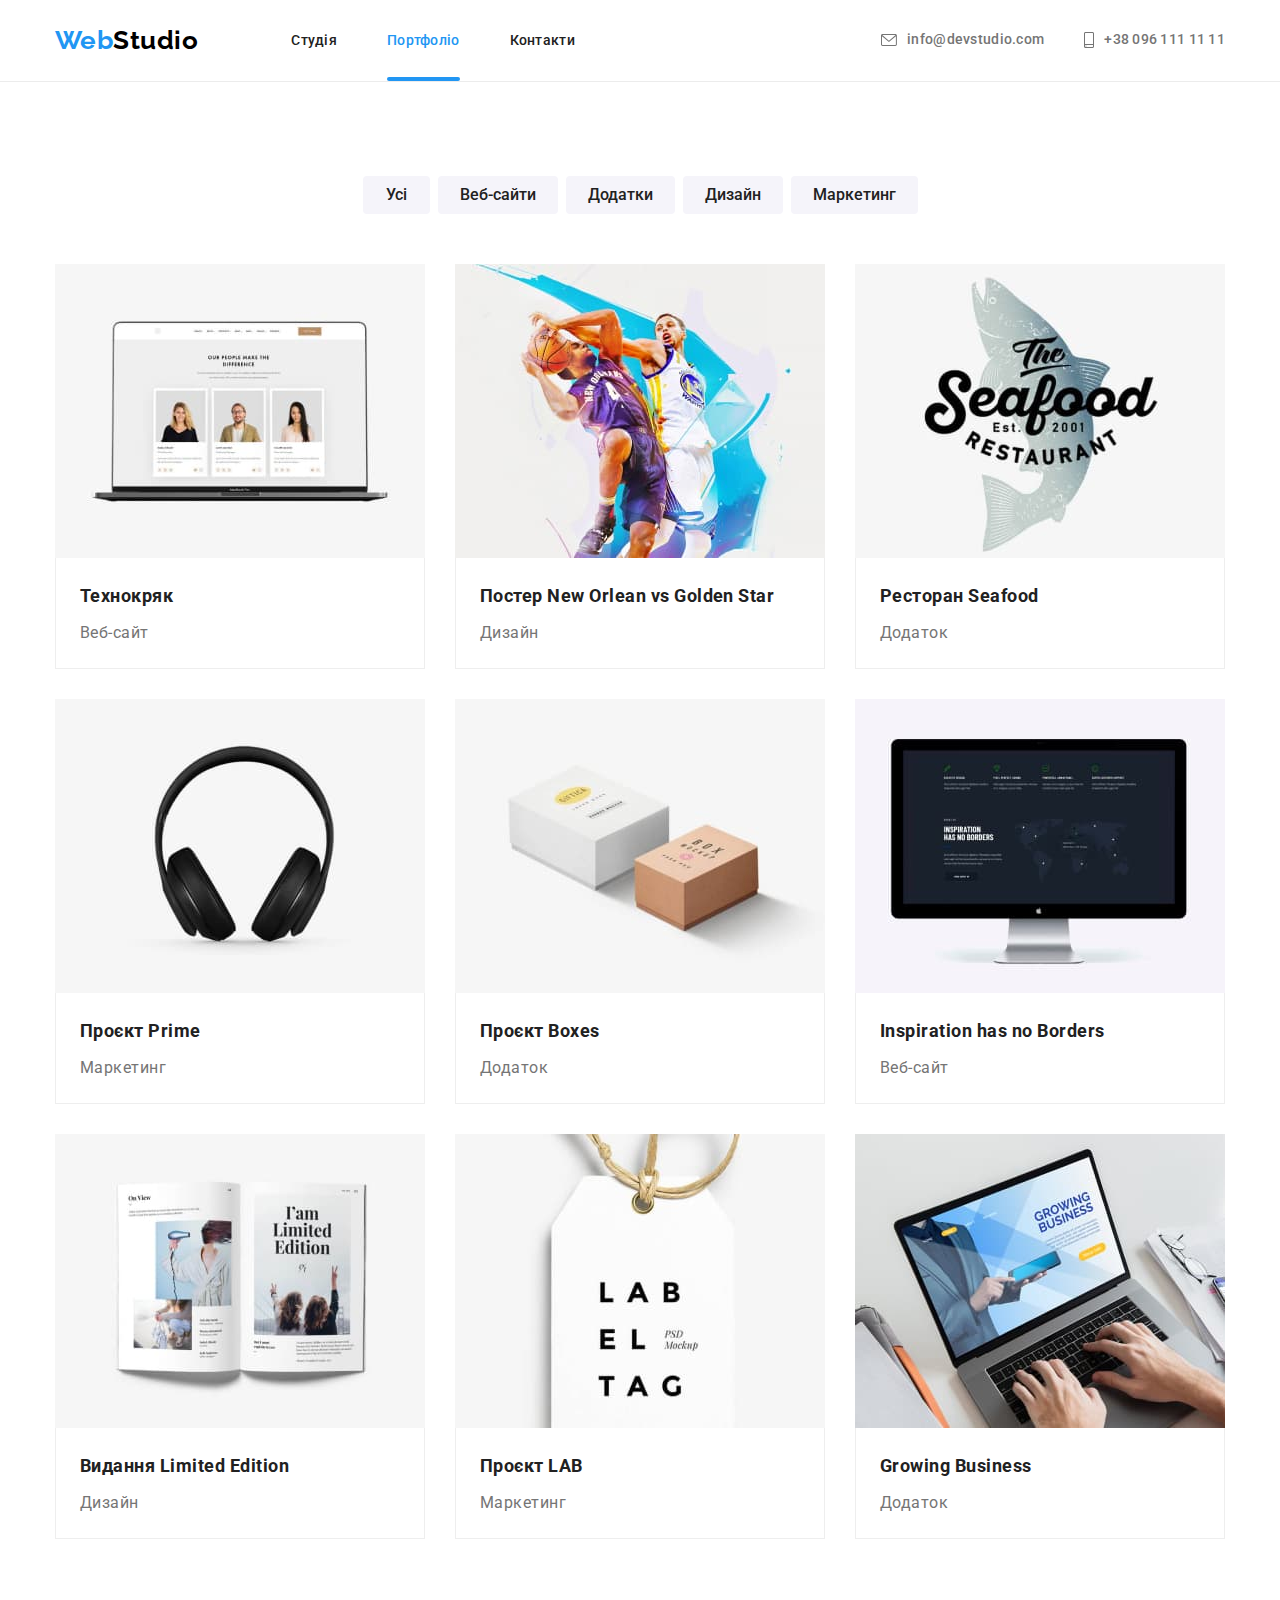
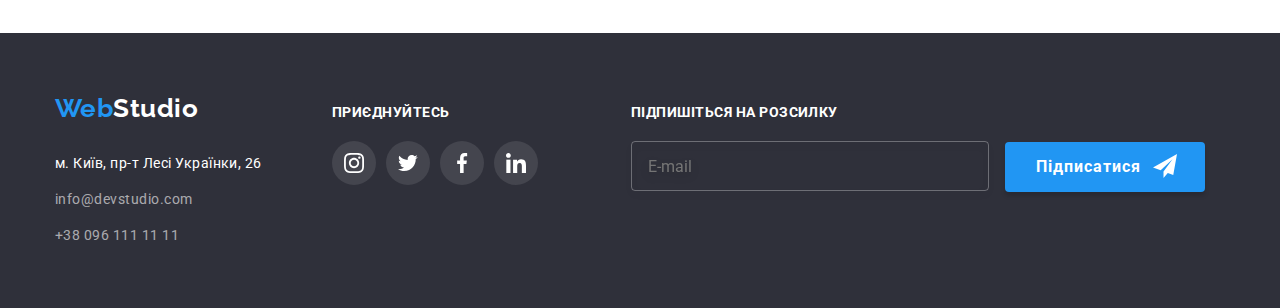
==== portfolio.html @ ebb5742d "Initial commit" ====
<!DOCTYPE html>
<html lang="en">
  <head>
    <meta charset="UTF-8" />
    <meta http-equiv="X-UA-Compatible" content="IE=edge" />
    <meta name="viewport" content="width=device-width, initial-scale=1.0" />
    <title>Portfolio</title>
    <link
      href="https://fonts.googleapis.com/css2?family=Raleway:wght@700&family=Roboto:wght@400;500;700;900&display=swap"
      rel="stylesheet"
    />
    <link
      rel="stylesheet"
      href="https://cdnjs.cloudflare.com/ajax/libs/modern-normalize/1.1.0/modern-normalize.min.css"
    />
    <link rel="stylesheet" href="./CSS/styles.css" />
  </head>
  <body>
    <!--Шапка сайту-->
    <header class="page-header">
      <div class="container main-nav">
        <!-- Навігація -->
        <nav class="header-nav">
          <a href="./index.html" lang="en" class="logo-header"
            ><span class="logo-Web">Web</span>Studio</a
          >
          <ul class="site-nav list">
            <li class="site-nav-item">
              <a href="./index.html" class="link">Студія</a>
            </li>
            <li class="site-nav-item">
              <a href="./portfolio.html" class="link current">Портфоліо</a>
            </li>
            <li class="site-nav-item"><a href="#" class="link">Контакти</a></li>
          </ul>
        </nav>

        <!-- Контакти -->
        <ul class="contacts-nav list">
          <li class="contacts-nav-item">
            <a href="mailto:info@devstudio.com" class="contacts-link link">
              <svg width="16" height="12" class="envelope-svg">
                <use href="./images/icons.svg#icon-envelope-hover"></use>
                >
              </svg>
              info@devstudio.com
            </a>
          </li>
          <li class="contacts-nav-item">
            <a href="tel:+380961111111" class="contacts-link link">
              <svg width="10" height="16" class="smartphone-svg">
                <use href="./images/icons.svg#icon-smartphone"></use>
                >
              </svg>
              +38 096 111 11 11</a
            >
          </li>
        </ul>
      </div>
    </header>

    <main>
      <!--Секція Портфоліо-->
      <section class="section-portfolio">
        <div class="container">
          <h1 class="visually-hidden">Портфоліо</h1>
          <!-- Кнопки -->
          <ul class="list portfolio-btn-list">
            <li class="portfolio-btn-item">
              <button type="button" class="portfolio-btn">Усі</button>
            </li>
            <li class="portfolio-btn-item">
              <button type="button" class="portfolio-btn">Веб-сайти</button>
            </li>
            <li class="portfolio-btn-item">
              <button type="button" class="portfolio-btn">Додатки</button>
            </li>
            <li class="portfolio-btn-item">
              <button type="button" class="portfolio-btn">Дизайн</button>
            </li>
            <li class="portfolio-btn-item">
              <button type="button" class="portfolio-btn">Маркетинг</button>
            </li>
          </ul>
          <!-- Картки -->
          <ul class="portfolio-boxes list">
            <li class="card">
              <a href="#" class="boxes-link">
                <div class="card-overlay-action">
                  <img
                    src="./images/page_design.jpeg"
                    alt="Дизайн веб-сторінки"
                    width="370"
                    class="card-img"
                  />
                  <p class="card-overlay-text">
                    Ресурс пропонує комплексні пропозиції з різним рівнем
                    функціоналу та сервісів. Все це дозволить відвідувачу
                    отримати вичерпні відомості про компанію чи приватну особу.
                  </p>
                </div>
                <div class="card-text">
                  <h2 class="portfolio-title">Технокряк</h2>
                  <p class="portfolio-descr">Веб-сайт</p>
                </div>
              </a>
            </li>
            <li class="card">
              <a href="#" class="boxes-link">
                <div class="card-overlay-action">
                  <img
                    src="./images/basketball.jpeg"
                    alt="Постер з двома баскетболістами"
                    width="370"
                    class="card-img"
                  />
                  <p class="card-overlay-text">
                    Ресурс пропонує комплексні пропозиції з різним рівнем
                    функціоналу та сервісів. Все це дозволить відвідувачу
                    отримати вичерпні відомості про компанію чи приватну особу.
                  </p>
                </div>
                <div class="card-text">
                  <h2 class="portfolio-title">
                    Постер <span lang="en">New Orlean vs Golden Star</span>
                  </h2>
                  <p class="portfolio-descr">Дизайн</p>
                </div>
              </a>
            </li>
            <li class="card">
              <a href="#" class="boxes-link">
                <div class="card-overlay-action">
                  <img
                    src="./images/fish_restaurant.jpeg"
                    alt="Постер рибного ресторану"
                    width="370"
                    class="card-img"
                  />
                  <p class="card-overlay-text">
                    Ресурс пропонує комплексні пропозиції з різним рівнем
                    функціоналу та сервісів. Все це дозволить відвідувачу
                    отримати вичерпні відомості про компанію чи приватну особу.
                  </p>
                </div>
                <div class="card-text">
                  <h2 class="portfolio-title">
                    Ресторан <span lang="en">Seafood</span>
                  </h2>
                  <p class="portfolio-descr">Додаток</p>
                </div>
              </a>
            </li>
            <li class="card">
              <a href="#" class="boxes-link">
                <div class="card-overlay-action">
                  <img
                    src="./images/headphones.jpeg"
                    alt="Навушники"
                    width="370"
                    class="card-img"
                  />
                  <p class="card-overlay-text">
                    Ресурс пропонує комплексні пропозиції з різним рівнем
                    функціоналу та сервісів. Все це дозволить відвідувачу
                    отримати вичерпні відомості про компанію чи приватну особу.
                  </p>
                </div>
                <div class="card-text">
                  <h2 class="portfolio-title">
                    Проєкт <span lang="en">Prime</span>
                  </h2>
                  <p class="portfolio-descr">Маркетинг</p>
                </div>
              </a>
            </li>
            <li class="card">
              <a href="#" class="boxes-link">
                <div class="card-overlay-action">
                  <img
                    src="./images/boxes.jpeg"
                    alt="Коробки"
                    width="370"
                    class="card-img"
                  />
                  <p class="card-overlay-text">
                    Ресурс пропонує комплексні пропозиції з різним рівнем
                    функціоналу та сервісів. Все це дозволить відвідувачу
                    отримати вичерпні відомості про компанію чи приватну особу.
                  </p>
                </div>
                <div class="card-text">
                  <h2 class="portfolio-title">
                    Проєкт <span lang="en">Boxes</span>
                  </h2>
                  <p class="portfolio-descr">Додаток</p>
                </div>
              </a>
            </li>
            <li class="card">
              <a href="#" class="boxes-link">
                <div class="card-overlay-action">
                  <img
                    src="./images/website.jpeg"
                    alt="Веб-сайт"
                    width="370"
                    class="card-img"
                  />
                  <p class="card-overlay-text">
                    Ресурс пропонує комплексні пропозиції з різним рівнем
                    функціоналу та сервісів. Все це дозволить відвідувачу
                    отримати вичерпні відомості про компанію чи приватну особу.
                  </p>
                </div>
                <div class="card-text">
                  <h2 class="portfolio-title" lang="en">
                    Inspiration has no Borders
                  </h2>
                  <p class="portfolio-descr">Веб-сайт</p>
                </div>
              </a>
            </li>
            <li class="card">
              <a href="#" class="boxes-link">
                <div class="card-overlay-action">
                  <img
                    src="./images/publication_design.jpeg"
                    alt="Видання"
                    width="370"
                    class="card-img"
                  />
                  <p class="card-overlay-text">
                    Ресурс пропонує комплексні пропозиції з різним рівнем
                    функціоналу та сервісів. Все це дозволить відвідувачу
                    отримати вичерпні відомості про компанію чи приватну особу.
                  </p>
                </div>
                <div class="card-text">
                  <h2 class="portfolio-title">
                    Видання <span lang="en">Limited Edition</span>
                  </h2>
                  <p class="portfolio-descr">Дизайн</p>
                </div>
              </a>
            </li>
            <li class="card">
              <a href="#" class="boxes-link">
                <div class="card-overlay-action">
                  <img
                    src="./images/label_tag.jpeg"
                    alt="Лейбл тег"
                    width="370"
                    class="card-img"
                  />
                  <p class="card-overlay-text">
                    Ресурс пропонує комплексні пропозиції з різним рівнем
                    функціоналу та сервісів. Все це дозволить відвідувачу
                    отримати вичерпні відомості про компанію чи приватну особу.
                  </p>
                </div>
                <div class="card-text">
                  <h2 class="portfolio-title">
                    Проєкт <span class="en">LAB</span>
                  </h2>
                  <p class="portfolio-descr">Маркетинг</p>
                </div>
              </a>
            </li>
            <li class="card">
              <a href="#" class="boxes-link">
                <div class="card-overlay-action">
                  <img
                    src="./images/web_app.jpeg"
                    alt="Веб-додаток"
                    width="370"
                    class="card-img"
                  />
                  <p class="card-overlay-text">
                    Ресурс пропонує комплексні пропозиції з різним рівнем
                    функціоналу та сервісів. Все це дозволить відвідувачу
                    отримати вичерпні відомості про компанію чи приватну особу.
                  </p>
                </div>
                <div class="card-text">
                  <h2 class="portfolio-title" lang="en">Growing Business</h2>
                  <p class="portfolio-descr">Додаток</p>
                </div>
              </a>
            </li>
          </ul>
        </div>
      </section>
    </main>

    <!--ФУТЕР-->
    <footer class="section-footer">
      <div class="container footer">
        <div class="footer-address">
          <a href="./index.html" lang="en" class="logo-footer">
            <span class="logo-Web">Web</span
            ><span class="logo-studio">Studio</span>
          </a>
          <!-- Футер адреса -->
          <address>
            <ul class="address list">
              <li class="list-address">
                <a
                  href="https://goo.gl/maps/CPtrU1FHBa2aNyZL9"
                  target="_blank"
                  rel="noopener noreferrer nofollow"
                  class="address-map"
                  >м. Київ, пр-т Лесі Українки, 26
                </a>
              </li>
              <li class="list-address">
                <a href="mailto:info@devstudio.com" class="address-contacts">
                  info@devstudio.com
                </a>
              </li>
              <li class="list-address">
                <a href="tel:+380961111111" class="address-contacts">
                  +38 096 111 11 11
                </a>
              </li>
            </ul>
          </address>
        </div>

        <!-- Футер соцмережі -->
        <div class="footer-social">
          <h3 class="footer-title">приєднуйтесь</h3>
          <ul class="footer-list list">
            <li class="footer-list-item">
              <a
                href="#"
                target="_blank"
                rel="noreferrer noopener"
                class="footer-link"
              >
                <svg class="footer-icon" width="20" height="20">
                  <use href="./images/icons.svg#icon-instagram"></use>
                </svg>
              </a>
            </li>
            <li class="footer-list-item">
              <a
                href="#"
                target="_blank"
                rel="noreferrer noopener"
                class="footer-link"
              >
                <svg class="footer-icon" width="20" height="20">
                  <use href="./images/icons.svg#icon-twitter"></use>
                </svg>
              </a>
            </li>
            <li class="footer-list-item">
              <a
                href="#"
                target="_blank"
                rel="noreferrer noopener"
                class="footer-link"
              >
                <svg class="footer-icon" width="20" height="20">
                  <use href="./images/icons.svg#icon-facebook"></use>
                </svg>
              </a>
            </li>
            <li class="footer-list-item">
              <a
                href="#"
                target="_blank"
                rel="noreferrer noopener"
                class="footer-link"
              >
                <svg class="footer-icon" width="20" height="20">
                  <use href="./images/icons.svg#icon-linkedin"></use>
                </svg>
              </a>
            </li>
          </ul>
        </div>
        <!-- Футер підписка -->
        <div class="footer-subscription">
          <b class="footer-title">Підпишіться на розсилку</b>
          <form class="footer-form">
            <label for="email" class="form-email"></label>
            <input
              type="email"
              name="email"
              placeholder="E-mail"
              id="email"
              class="form-input"
            />
            <button type="submit" class="footer-btn">
              Підписатися
              <svg>
                <use href="./images/icons.svg#icon-icon"></use>
              </svg>
            </button>
          </form>
        </div>
      </div>
    </footer>
  </body>
</html>
---- CSS/styles.css ----
/* колір основного тексту #757575 */
/* колір тексту заголовків #212121 */

/* білий #FFFFFF */
/* акцент  #2196F3 */

/* колір в футері rgba(255, 255, 255, 0.6);*/
/* активна кнопка герой #188CE8 */
/* основний бекграунд #F5F5F5 */
/* вторичний бекграунд #F5F4FA */

/* футер і герой #2F303A */
/* бекграунд в герой #C4C4C4 */
/* бекграунд соцмереж в футері rgba(255, 255, 255, 0.1);*/

/* backdrop: rgba(0, 0, 0, 0.2); */

/* час переходу для ховер і фокус 250ms */
/* cubic-bezier для ховер і фокус (0.4, 0, 0.2, 1) */

:root {
  --primary-text-color: #757575;
  --title-text-color: #212121;
  --accent-color: #2196f3;
  --white-color: #ffffff;
  --black-color: #000000;
  --address-color: rgba(255, 255, 255, 0.6);
  --secondary-bg-color: #f5f4fa;
  --hero-and-footer-bg: #2f303a;
  --btn-active: #188ce8;
  --link-bc--: #afb1b8;
  --socials-footer-bg: rgba(255, 255, 255, 0.1);
  --hero-bg: #c4c4c4;
  --backdrop: rgba(0, 0, 0, 0.2);

  --transition-time-hover-focus: 250ms;
}

body {
  margin: 0;

  font-family: Roboto, system-ui;
  font-style: normal;
  font-weight: 400;
  letter-spacing: 0.03em;

  color: var(--primary-text-color);
}
img {
  display: block;
  max-width: 100%;
  height: auto;
}

a {
  text-decoration: none;
  color: inherit;
}

.list {
  padding: 0;
  margin: 0;

  list-style: none;
}

.container {
  margin-bottom: 0;
  margin-left: auto;
  margin-right: auto;
  width: 1200px;
  padding-left: 15px;
  padding-right: 15px;
}

h1,
h2,
h3,
p {
  margin-top: 0;
}

/*  ---------- Лого ----------  */
.logo-header {
  margin-right: 93px;
  padding: 25px 0;

  font-family: Raleway, sans-serif;
  font-weight: 700;
  font-size: 26px;
  line-height: 1.19;
  color: var(--black-color);
}
.logo-Web {
  color: var(--accent-color);
}
.logo-studio {
  color: var(--white-color);
}

.visually-hidden {
  position: absolute;
  white-space: nowrap;
  width: 1px;
  height: 1px;
  overflow: hidden;
  border: 0;
  padding: 0;
  clip: rect(0 0 0 0);
  clip-path: inset(50%);
  margin: -1px;
}

/*  ---------- Шапка сайту ---------- */
.page-header {
  border-bottom: 1px solid #ececec;
}
.main-nav {
  display: flex;
  margin-top: 0;
  margin-bottom: 0;
}

.header-nav {
  display: flex;
  align-items: center;
}

.link {
  padding: 32px 0;
}

/*  ---------- Сайт навігація ----------  */
.site-nav {
  display: flex;
}

.site-nav-item:not(:last-child) {
  margin-right: 50px;
}

.site-nav .link {
  position: relative;

  font-weight: 500;
  font-size: 14px;
  line-height: 1.14;
  letter-spacing: 0.02em;
  color: var(--title-text-color);

  transition: color var(--transition-time-hover-focus)
    cubic-bezier(0.4, 0, 0.2, 1);
}

.site-nav .link.current::after {
  content: "";
  position: absolute;

  display: block;
  width: 100%;
  height: 4px;
  border-radius: 2px;
  bottom: -1px;

  background-color: var(--accent-color);
}

.site-nav .link:hover,
.site-nav .link:focus {
  color: var(--accent-color);
}

.site-nav .link.current {
  color: var(--accent-color);
}
.contacts-nav {
  position: relative;
}

/*  ---------- Контакти навігація ----------  */

.contacts-nav {
  display: flex;
  align-items: center;
  margin-left: auto;
}

.contacts-nav-item:not(:last-child) {
  margin-right: 40px;
}

.contacts-nav .link {
  color: var(--primary-text-color);
  font-weight: 500;
  font-size: 14px;
  line-height: 1.14;
  letter-spacing: 0.02em;

  transition: color var(--transition-time-hover-focus)
    cubic-bezier(0.4, 0, 0.2, 1);
}

.contacts-nav .link:hover,
.contacts-nav .link:focus {
  color: var(--accent-color);
}

.contacts-link {
  display: inline-flex;
  align-items: center;
  font-weight: 500;
  letter-spacing: 0.02em;
  color: var(--secondary-text-color);
  padding-top: 32px;
  padding-bottom: 32px;
  fill: currentColor;
}
.contacts-link:hover,
.contacts-link:focus {
  color: var(--accent-color);
}
.envelope-svg {
  margin-right: 10px;
  width: 16px;
  height: 12px;
}
.smartphone-svg {
  margin-right: 10px;
  width: 10px;
  height: 16px;
}
/* ---------- hero ---------- */

.hero {
  padding: 200px;
  max-width: 1600px;
  margin-right: auto;
  margin-left: auto;

  background-color: var(--hero-bg);

  text-align: center;

  background-image: linear-gradient(
      to top,
      rgba(47, 48, 58, 0.4),
      rgba(47, 48, 58, 0.4)
    ),
    url(../images/hero-bg.jpeg);
  background-repeat: no-repeat;
  background-position: center;
  background-size: cover;
}
.hero-title {
  margin-bottom: 30px;
  margin: auto;

  max-width: 696px;
  font-weight: 900;
  font-size: 44px;
  line-height: 1.36;
  text-align: center;
  letter-spacing: 0.06em;
  text-transform: uppercase;

  color: var(--white-color);
}
.hero-btn {
  margin-top: 30px;
  border-radius: 4px;
  padding: 10px 24px;
  min-width: 67px;

  font-family: Roboto, system-ui;
  font-weight: 700;
  font-size: 16px;
  line-height: 1.88;
  letter-spacing: 0.06em;
  cursor: pointer;

  transition: background-color var(--transition-time-hover-focus)
    cubic-bezier(0.4, 0, 0.2, 1);

  border: 0;
  border-radius: 4px;
  box-shadow: 0px 4px 4px rgba(0, 0, 0, 0.15);

  color: var(--white-color);
  background-color: var(--accent-color);
}
.hero-btn:hover,
.hero-btn:focus {
  background-color: var(--btn-active);
}

.btn-close {
  position: absolute;
  top: 8px;
  right: 8px;
  width: 30px;
  height: 30px;

  padding: 6px;

  border: 1px solid rgba(0, 0, 0, 0.1);
  border-radius: 50%;
  cursor: pointer;

  background-color: var(--white-color);
  fill: var(--black-color);
}

.btn-close:hover,
.btn-close:focus {
  fill: var(--accent-color);
}

.btn-close-svg {
  position: absolute;
  width: 18px;
  height: 18px;
  top: 50%;
  transform: translate(-50%, -50%);
}

.backdrop {
  position: fixed;
  top: 0;
  left: 0;

  width: 100%;
  height: 100%;

  opacity: 1;
  transition: visibility 250ms cubic-bezier(0.4, 0, 0.2, 1),
    opacity 250ms cubic-bezier(0.4, 0, 0.2, 1);
  visibility: visible;

  background-color: var(--backdrop);
}
.backdrop.is-hidden {
  visibility: hidden;
  opacity: 0;
  pointer-events: none;
}
.backdrop.is-hidden .modal {
  transform: translate(-50%, -50%) scale(0.9);
}
.modal {
  position: absolute;
  top: 50%;
  left: 50%;
  transform: translate(-50%, -50%) scale(1);

  transition: transform 250ms cubic-bezier(0.4, 0, 0.2, 1);
  min-width: 528px;
  min-height: 581px;

  padding: 40px;

  background: var(--white-color);
}

.form-title {
  display: inline-block;
  margin-bottom: 12px;
  font-weight: 700;
  font-size: 20px;
  line-height: 1.15;
  text-align: center;
  letter-spacing: 0.03em;

  color: #212121;
}

.request-form {
  display: flex;
  flex-direction: column;

  align-items: flex-start;
}

.form-subtitle {
  margin-bottom: 4px;
  font-size: 12px;
  line-height: 1.17;
  letter-spacing: 0.01em;
}

.form-area {
  width: 448px;
  height: 40px;

  padding-left: 42px;

  border: 1px solid rgba(33, 33, 33, 0.2);
  border-radius: 4px;

  cursor: pointer;
}

.form-field:focus-within > .form-area,
.form-field:focus-within > .form-svg,
.form-field-comment:focus-within > .form-comment {
  fill: var(--accent-color);
  outline: none;

  border-color: var(--accent-color);
}

.form-field {
  position: relative;

  display: flex;
  flex-direction: column;
  align-items: flex-start;

  margin-bottom: 10px;
}

.form-svg {
  position: absolute;

  top: 50%;
  left: 15px;

  width: 18px;
  height: 18px;
}
.form-field-comment {
  display: flex;
  flex-direction: column;
  align-items: flex-start;

  margin-bottom: 20px;
}
.form-comment {
  resize: none;
  width: 448px;
  height: 120px;

  padding: 12px 16px;

  border: 1px solid rgba(33, 33, 33, 0.2);
  border-radius: 4px;
}

.form-comment::placeholder {
  font-size: 12px;
  line-height: 1.17;
  letter-spacing: 0.01em;
  color: rgba(117, 117, 117, 0.5);
}
.form-field-consent {
  display: flex;
  justify-content: center;
  align-items: center;

  margin-left: auto;
  margin-right: auto;

  margin-bottom: 30px;
}

.form-consent input[type="checkbox"] {
  cursor: pointer;
}
.consent-text {
  display: flex;
  justify-content: center;
  align-items: center;

  font-size: 14px;
  line-height: 1.71;
}

.form-field-consent a {
  text-decoration: underline;
  cursor: pointer;

  color: var(--accent-color);
}

.checkbox {
  position: absolute;
  white-space: nowrap;
  width: 1px;
  height: 1px;
  overflow: hidden;
  border: 0;
  padding: 0;
  clip: rect(0 0 0 0);
  clip-path: inset(50%);
  margin: -1px;
}
.checkbox-svg {
  width: 16px;
  height: 15px;
  fill: var(--primary-white-color);
  border: 2px solid var(--primary-text-color);
  border-radius: 2px;

  transition: background-color 250ms cubic-bezier(0.4, 0, 0.2, 1);
}

.checkbox-svg {
  width: 16px;
  height: 15px;
  margin-right: 8.38px;

  border: 2px solid #212121;
  border-radius: 4px;

  fill: var(--white-color);
  transition: background-color 250ms cubic-bezier(0.4, 0, 0.2, 1);
}
.checkbox:checked + .checkbox-svg {
  background-color: var(--accent-color);
  border-color: var(--accent-color);
}

.form-btn {
  padding: 10px 52px;
  min-width: 200px;
  min-height: 50px;

  margin-left: auto;
  margin-right: auto;

  justify-content: center;
  align-items: center;

  font-weight: 700;
  font-size: 16px;
  line-height: 1.88;
  letter-spacing: 0.06em;
  cursor: pointer;

  transition: background-color var(--transition-time-hover-focus)
    cubic-bezier(0.4, 0, 0.2, 1);

  border: 0;
  border-radius: 4px;
  box-shadow: 0px 4px 4px rgba(0, 0, 0, 0.15);

  color: var(--white-color);
  background-color: var(--accent-color);
}

.form-btn:hover,
.form-btn:focus {
  background-color: var(--btn-active);
}

/*  ---------- Наші переваги ----------  */
.section-features {
  padding: 94px 0px;
}
.features {
  display: flex;
}

.features-items:not(:last-child) {
  margin-right: 30px;
}
.features-items {
  width: 270px;
  margin-left: 0;
}

.features-title {
  margin-bottom: 10px;

  color: var(--title-text-color);
  font-weight: 700;
  font-size: 14px;
  line-height: 1.14;
  text-transform: uppercase;
}

.features-descr {
  margin-bottom: 0;

  font-size: 14px;
  line-height: 1.71;
}

.box::before {
  content: "";
  display: block;

  width: 270px;
  height: 120px;
  margin-bottom: 30px;
  background-color: var(--secondary-bg-color);
  border-radius: 4px;

  background-repeat: no-repeat;
  background-position: center;
}

.antenna-icon::before {
  background-image: url(../images/antenna.svg);
}

.clock-icon::before {
  background-image: url(../images/clock.svg);
}

.diagram-icon::before {
  background-image: url(../images/diagram.svg);
}

.astronaut-icon::before {
  background-image: url(../images/astronaut.svg);
}
/*  ---------- Чим ми займаємося ---------- */

.section-actions {
  padding-bottom: 94px;
}
.actions {
  display: flex;
}
.img-actions:not(:last-child) {
  margin-right: 30px;
}

.section-title {
  margin-bottom: 50px;

  color: var(--title-text-color);
  font-weight: 700;
  font-size: 36px;
  line-height: 1.17;
  text-align: center;
}

.img-actions {
  position: relative;
}

.actions-descr {
  position: absolute;
  bottom: 0px;
  left: 0;

  display: flex;
  margin: 0;

  width: 100%;
  height: 70px;

  font-weight: 700;
  font-size: 14px;
  line-height: 1.14;
  text-transform: uppercase;

  justify-content: center;
  align-items: center;

  color: var(--white-color);
  background-color: rgba(47, 48, 58, 0.8);
}
/* ----------  Наша команда  ---------- */
.section-team {
  padding: 94px 0;
}

.team {
  display: flex;
}

.section-team {
  background-color: var(--secondary-bg-color);
}

.section-team .container {
  margin-bottom: 0;
}

.team-title {
  margin-bottom: 50px;
}
.team-text {
  padding: 30px 0;
}
.team-title {
  margin-bottom: 10px;

  color: var(--title-text-color);
  font-weight: 500;
  font-size: 16px;
  line-height: 1.19;
  text-align: center;
}

.team-descr {
  margin-top: 0;
  margin-bottom: 0;

  font-size: 16px;
  line-height: 1.19;
  text-align: center;
}

.team-item {
  background-color: var(--white-color);
  box-shadow: 0px 1px 3px rgba(0, 0, 0, 0.12), 0px 1px 1px rgba(0, 0, 0, 0.14),
    0px 2px 1px rgba(0, 0, 0, 0.2);
  border-radius: 0px 0px 4px 4px;
}
.team-item:not(:last-child) {
  margin-right: 30px;
}

.team-list {
  display: flex;
  padding: 0px;
  align-items: center;
  justify-content: center;
  gap: 10px;
  margin-top: 16px;
}

.team-list-item {
  border-radius: 50%;
  border-color: var(--accent-color);
  flex-basis: calc ((100% - 3 * 10px) / 4);
}

.team-link {
  padding: 0px;
  margin: 0px;
  display: flex;
  align-items: center;
  justify-content: center;
  width: 44px;
  height: 44px;
  border-radius: 50%;

  transition: fill var(--transition-time-hover-focus)
      cubic-bezier(0.4, 0, 0.2, 1),
    background-color var(--transition-time-hover-focus)
      cubic-bezier(0.4, 0, 0.2, 1);

  fill: var(--link-bc--);
}
.team-link:hover,
.team-link:focus {
  fill: var(--white-color);
  background-color: var(--accent-color);
}

/*  ---------- ПОРТФОЛІО  ---------- */

/*  ------ кнопка  ------ */

.section-portfolio {
  padding: 94px 0px 94px;
}
.portfolio-btn-list {
  display: flex;
  margin-bottom: 50px;
  justify-content: center;
}

.portfolio-btn-item:not(:last-child) {
  margin-right: 8px;
}

.portfolio-btn {
  color: var(--title-text-color);
  background-color: var(--secondary-bg-color);
  font-family: Roboto, system-ui;
  font-weight: 500;
  font-size: 16px;
  line-height: 1.62;
  cursor: pointer;

  transition: color var(--transition-time-hover-focus)
      cubic-bezier(0.4, 0, 0.2, 1),
    background-color var(--transition-time-hover-focus)
      cubic-bezier(0.4, 0, 0.2, 1),
    box-shadow var(--transition-time-hover-focus) cubic-bezier(0.4, 0, 0.2, 1);

  border-radius: 4px;
  border: 0px;
  padding: 6px 22px;
  min-width: 67px;
}
.portfolio-btn:hover,
.portfolio-btn:focus {
  color: var(--white-color);
  background-color: var(--accent-color);
  box-shadow: 0px 3px 1px rgba(0, 0, 0, 0.1), 0px 1px 2px rgba(0, 0, 0, 0.08),
    0px 2px 2px rgba(0, 0, 0, 0.12);
}

.portfolio-boxes {
  flex-wrap: wrap;
  display: flex;
}

.card:nth-last-child(-n + 3) {
  margin-bottom: 0;
}
.card:nth-child(3n + 3) {
  margin-right: 0;
}

.card {
  flex-basis: calc((100% - 2 * 30) / 3);

  margin-right: 30px;
  margin-bottom: 30px;
}
.boxes-link:hover,
.boxes-link:focus {
  box-shadow: 0px 1px 1px rgba(0, 0, 0, 0.12), 0px 4px 4px rgba(0, 0, 0, 0.06),
    1px 4px 6px rgba(0, 0, 0, 0.16);
}

.boxes-link {
  display: block;
  flex-wrap: wrap;

  transition: box-shadow var(--transition-time-hover-focus)
    cubic-bezier(0.4, 0, 0.2, 1);
}

.card-text {
  padding: 20px 24px;
  border-left: 1px solid #eeeeee;
  border-bottom: 1px solid #eeeeee;
  border-right: 1px solid #eeeeee;
}
.portfolio-title {
  margin-bottom: 4px;

  color: var(--title-text-color);
  font-weight: 700;
  font-size: 18px;
  line-height: 2;
}

.portfolio-descr {
  margin: 0;

  font-size: 16px;
  line-height: 1.88;
  color: var(--primary-text-color);
}

.card-overlay-action::before {
  display: inline-block;
  position: absolute;
  content: "";
  width: 100%;
  height: 100%;

  top: 100%;

  opacity: 0;
}
.boxes-link:hover .card-overlay-text {
  opacity: 1;
  transform: translateY(0%);
}

.card-overlay-action {
  position: relative;
  opacity: 1;
  overflow: hidden;
}
.card-img {
  display: block;
  width: 100%;
}
.card-overlay-text {
  position: absolute;

  top: 0;
  left: 0;

  width: 100%;
  height: 100%;

  transform: translateY(100%);
  transition: 250ms cubic-bezier(0.4, 0, 0.2, 1);
  padding: 63px 24px;

  font-weight: 400;
  font-size: 18px;
  line-height: 1.56;

  opacity: 0;

  margin: 0;

  letter-spacing: 0.03em;
  color: var(--white-color);
  background-color: rgba(33, 150, 243, 0.9);
}

/* ------------ Клієнти ------------- */
.section-clients {
  padding: 94px 0px;
}
.clients-list {
  display: flex;
  padding: 0px;
  margin: 0px;
}
.client-item:not(:last-child) {
  margin-right: 30px;
}

.client-item {
  width: 170px;
  list-style-type: none;

  flex-basis: calc((100% - 150px) / 6);
}

.client-icon {
  display: flex;
  height: 92px;
  justify-content: center;
  align-items: center;
  fill: var(--link-bc--);

  transition: fill var(--transition-time-hover-focus)
      cubic-bezier(0.4, 0, 0.2, 1),
    border var(--transition-time-hover-focus) cubic-bezier(0.4, 0, 0.2, 1);

  border: 1px solid #afb1b8;
  border-radius: 4px;
}

.client-icon:hover,
.client-icon:focus {
  fill: var(--accent-color);
  border: 1px solid var(--accent-color);
}
.client-svg {
  justify-content: center;
  margin: 0px;
}
/*  ---------- Футер  ---------- */
.section-footer {
  padding-top: 60px;
  padding-bottom: 60px;
}
.footer {
  display: flex;
  align-items: baseline;
}
footer {
  background-color: var(--hero-and-footer-bg);
}

.logo-footer {
  margin-bottom: 28px;

  font-family: Raleway, sans-serif;
  font-weight: 700;
  font-size: 26px;
  line-height: 1.19;
  color: var(--black-color);
}
.logo-footer {
  margin-bottom: 28px;
}

.address {
  display: flex;
  flex-direction: column;
}
.list-address:not(:last-child) {
  margin-bottom: 12px;
}

.address-map {
  color: var(--white-color);
  font-style: normal;
  font-size: 14px;
  line-height: 1.71;
}

.address-contacts {
  color: var(--address-color);
  font-style: normal;
  font-size: 14px;
  line-height: 1.71;

  transition: color var(--transition-time-hover-focus)
    cubic-bezier(0.4, 0, 0.2, 1);
}

.address-contacts:hover,
.address-contacts:focus {
  color: var(--accent-color);
}
.footer-address {
  display: flex;
  flex-direction: column;
}
/* -------------------Футер соцмережі--------------------- */
.footer-social {
  display: flex;
  margin-left: 70px;
  align-items: baseline;
  flex-direction: column;
  width: 206px;
  height: 80px;
}
.footer-title {
  margin: 0px;
  margin-bottom: 20px;
  font-weight: 700;
  font-size: 14px;
  line-height: 1.14;
  text-transform: uppercase;

  color: var(--white-color);
}

.footer-list {
  gap: 10px;
  display: flex;

  margin: 0px;
  padding: 0px;
  align-items: center;
  justify-content: center;
}

.footer-list-item {
  display: flex;
  border-radius: 50%;
  border-color: var(--accent-color);
  flex-basis: calc ((100% - 3 * 10) / 4);
}

.footer-link {
  margin: 0px;
  padding: 0px;
  display: flex;
  align-items: center;
  justify-content: center;
  width: 44px;
  height: 44px;
  border-radius: 50%;

  transition: background-color var(--transition-time-hover-focus)
    cubic-bezier(0.4, 0, 0.2, 1);

  fill: var(--white-color);
  background-color: var(--socials-footer-bg);
}
.footer-link:hover,
.footer-link:focus {
  background-color: var(--accent-color);
}

/* ------------- Футер підписка --------------- */

.footer-subscription {
  display: flex;
  margin-left: 93px;
  align-items: baseline;
  flex-direction: column;
  min-width: 570px;
  min-height: 86px;
}

.footer-btn {
  position: relative;
  padding: 10px 62px 10px 28px;
  min-width: 200px;
  min-height: 50px;

  margin-left: 12px;

  font-weight: 700;
  font-size: 16px;
  line-height: 1.88;
  letter-spacing: 0.06em;
  cursor: pointer;

  transition: background-color var(--transition-time-hover-focus)
    cubic-bezier(0.4, 0, 0.2, 1);

  border: 0;
  border-radius: 4px;
  box-shadow: 0px 4px 4px rgba(0, 0, 0, 0.15);

  color: var(--white-color);
  background-color: var(--accent-color);
}
.footer-btn:hover,
.footer-btn:focus {
  background-color: var(--btn-active);
}

.footer-btn svg {
  position: absolute;
  top: 25%;
  right: 28px;

  width: 24px;
  height: 24px;

  fill: var(--white-color);
}

.form-input {
  width: 358px;
  height: 50px;

  padding: 0;
  padding-left: 16px;

  font-size: 16px;
  line-height: 1.25;

  align-items: center;

  border: 1px solid rgba(255, 255, 255, 0.3);
  filter: drop-shadow(0px 4px 4px rgba(0, 0, 0, 0.15));
  border-radius: 4px;

  color: rgba(255, 255, 255, 0.6);
  background-color: rgba(0, 0, 0, 0);
}
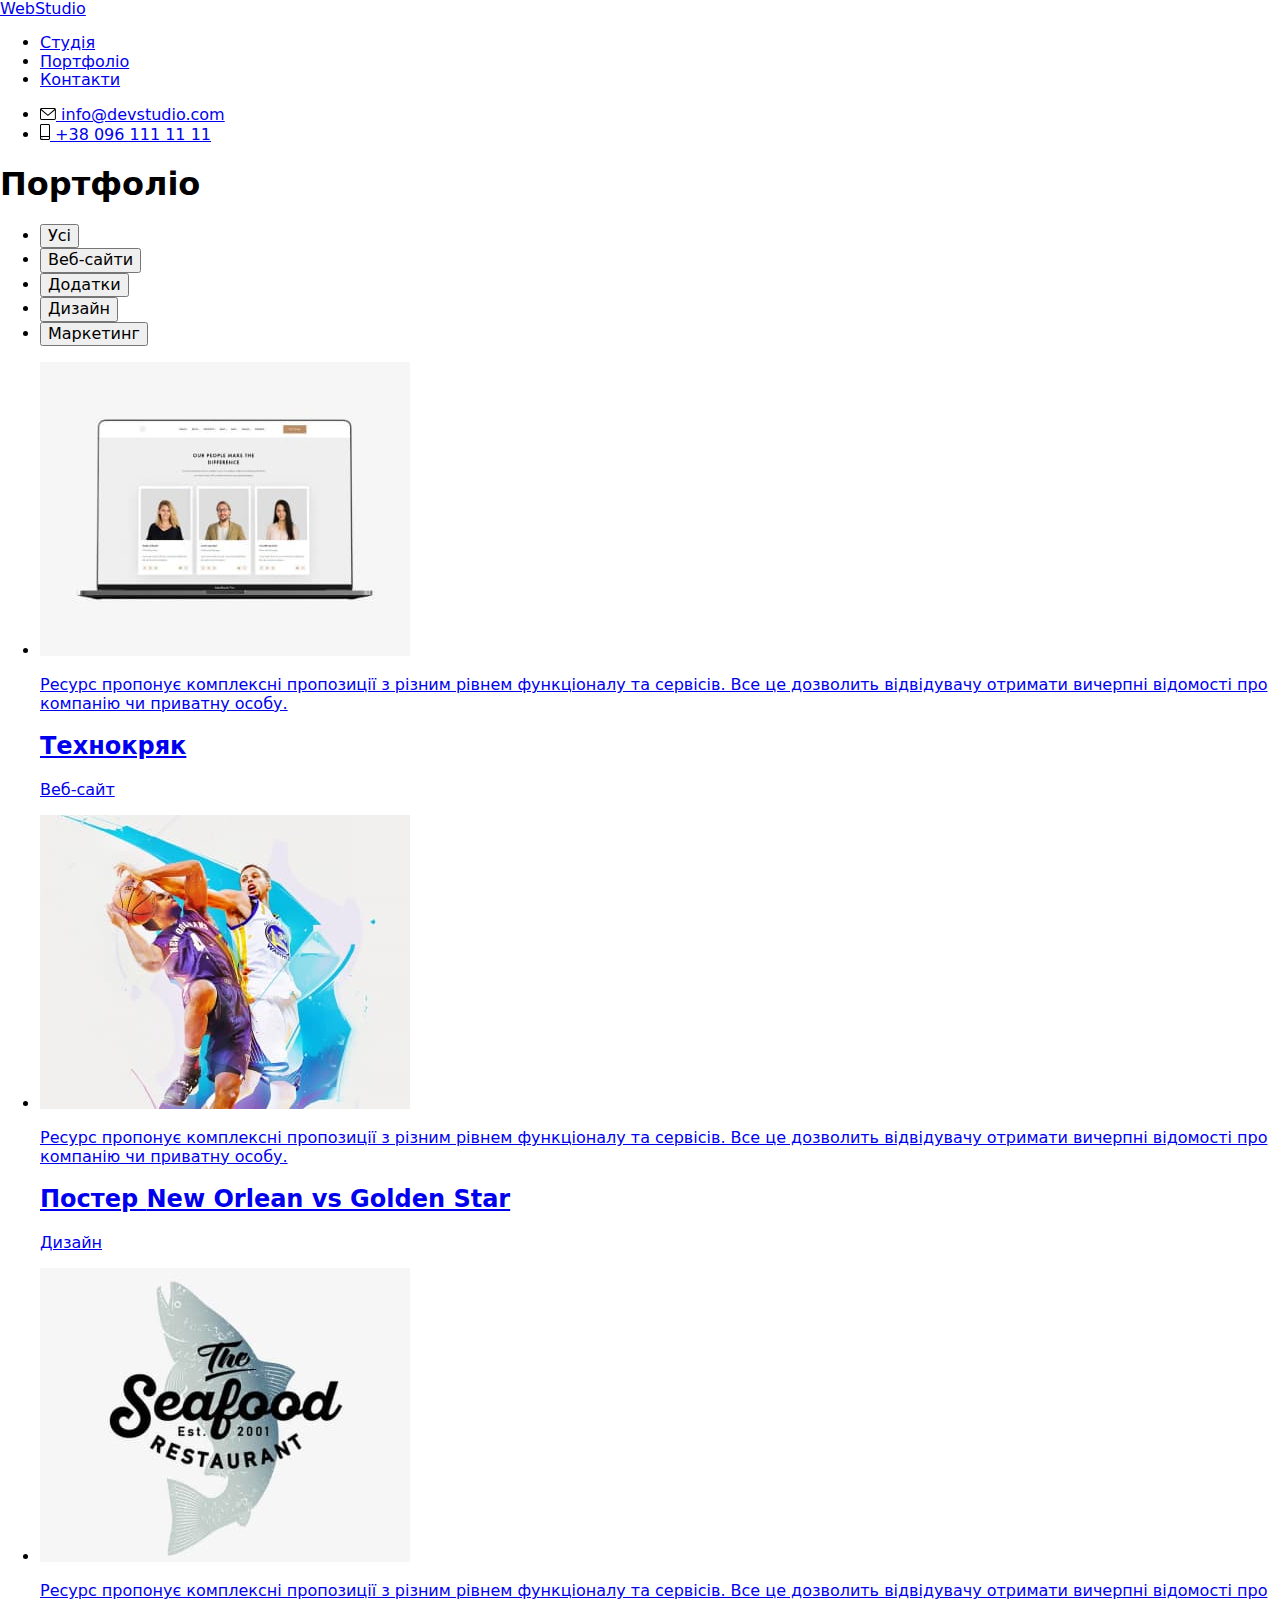
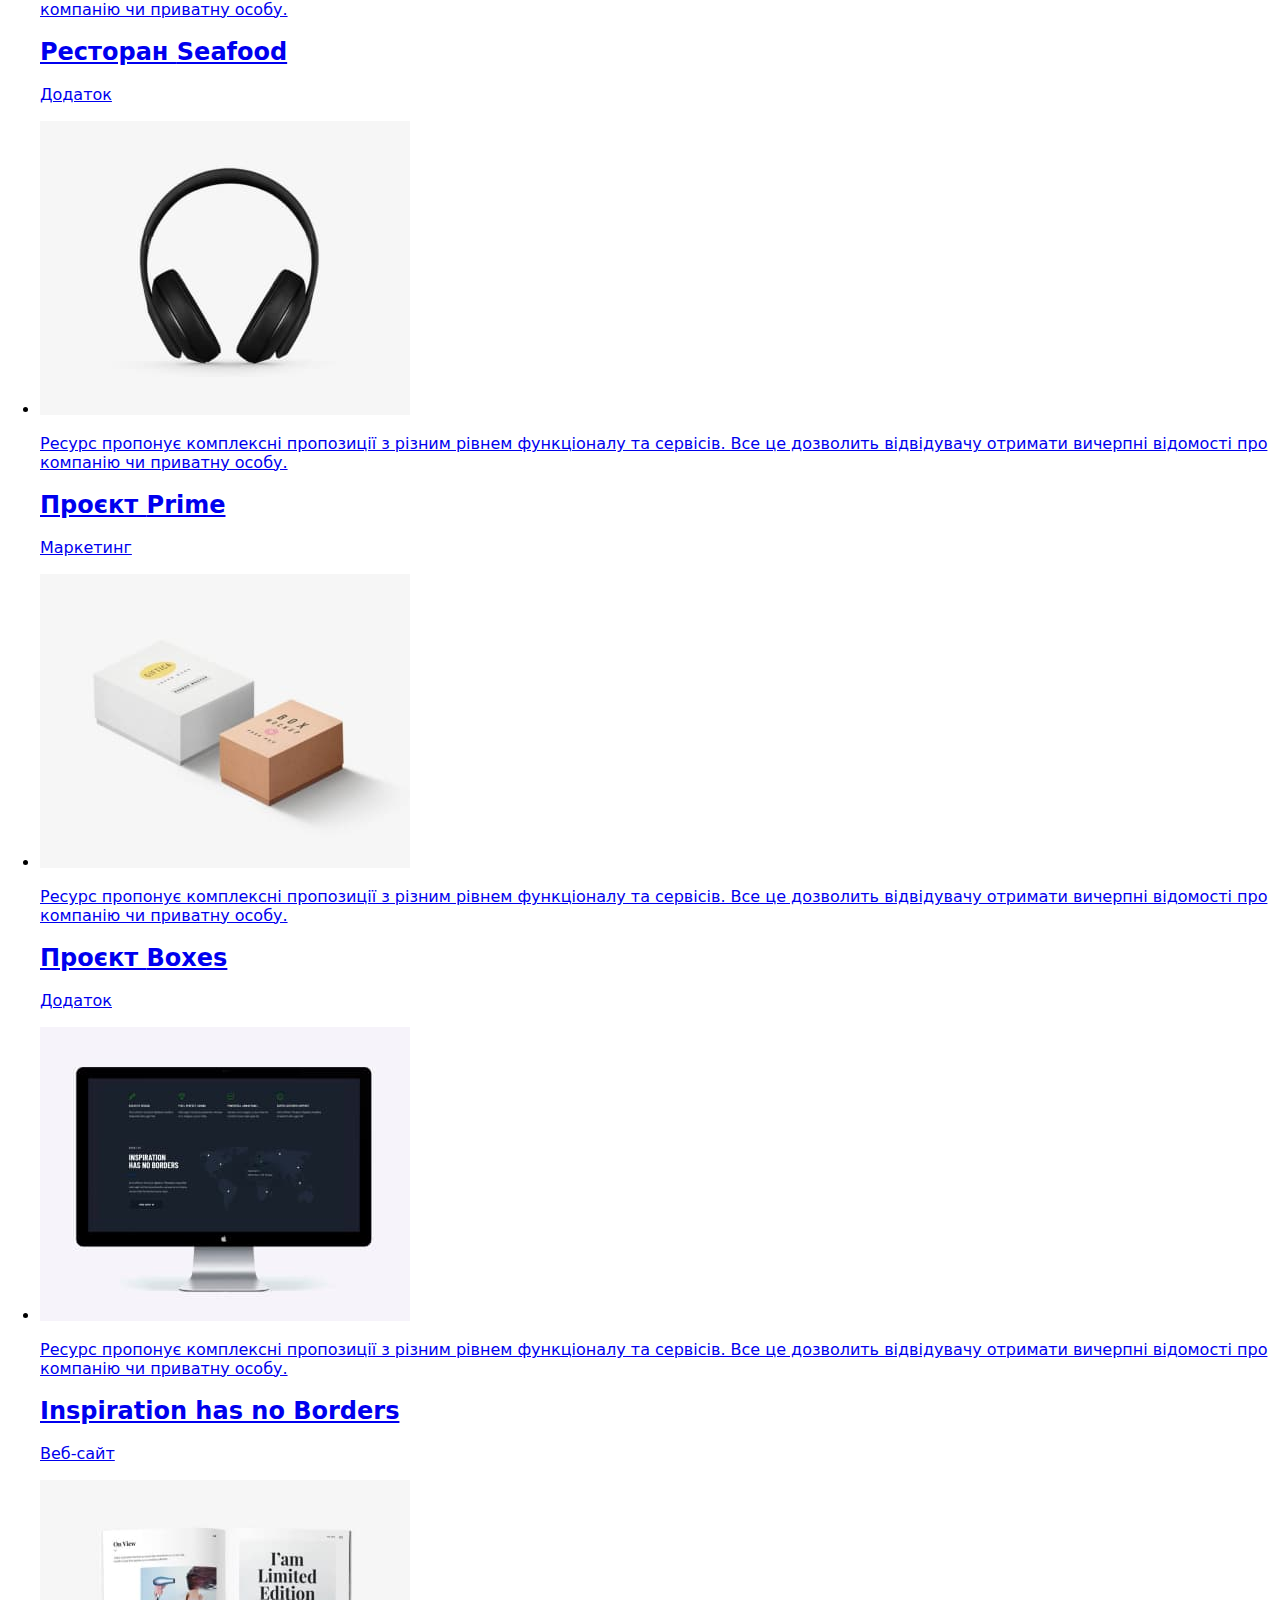
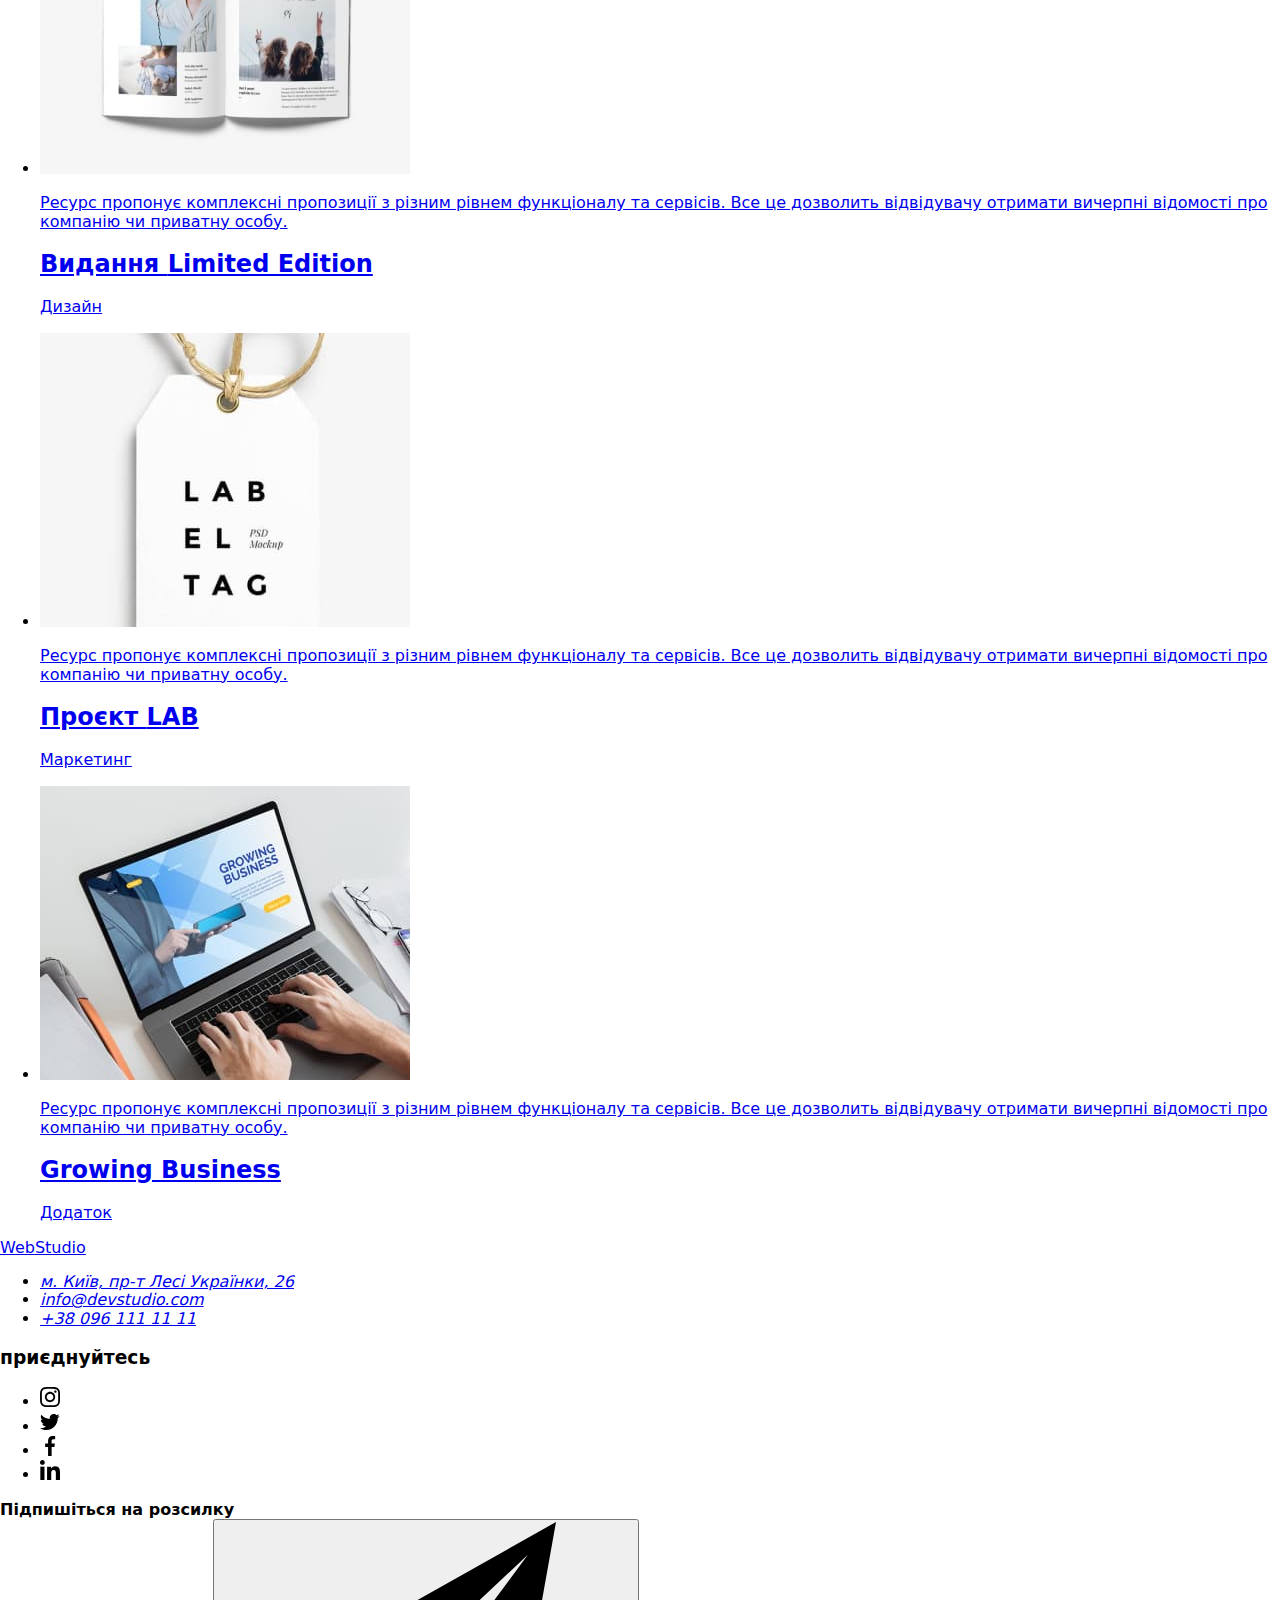
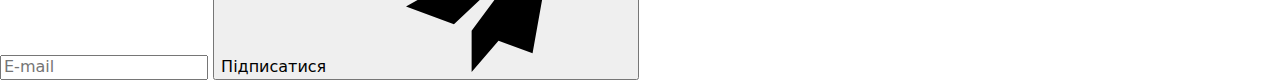
==== commit a74270f8: "summary" ====
--- a/portfolio.html
+++ b/portfolio.html
@@ -13,44 +13,49 @@
       rel="stylesheet"
       href="https://cdnjs.cloudflare.com/ajax/libs/modern-normalize/1.1.0/modern-normalize.min.css"
     />
-    <link rel="stylesheet" href="./CSS/styles.css" />
+    <!-- <link rel="stylesheet" href="./CSS/styles.css" /> -->
+    <link rel="stylesheet" href="./CSS/main.min.css">
   </head>
   <body>
     <!--Шапка сайту-->
-    <header class="page-header">
-      <div class="container main-nav">
+    <header class="header">
+      <div class="container header__container">
         <!-- Навігація -->
-        <nav class="header-nav">
+        <nav class="site-nav">
           <a href="./index.html" lang="en" class="logo-header"
-            ><span class="logo-Web">Web</span>Studio</a
+            ><span class="logo__web">Web</span>Studio</a
           >
-          <ul class="site-nav list">
-            <li class="site-nav-item">
-              <a href="./index.html" class="link">Студія</a>
-            </li>
-            <li class="site-nav-item">
-              <a href="./portfolio.html" class="link current">Портфоліо</a>
-            </li>
-            <li class="site-nav-item"><a href="#" class="link">Контакти</a></li>
+          <ul class="site-nav__list list">
+            <li class="site-nav__item">
+              <a
+                href="./index.html"
+                class="site-nav__link"
+                >Студія</a
+              >
+            </li>
+            <li class="site-nav__item">
+              <a href="./portfolio.html" class="site-nav__link site-nav__link--current">Портфоліо</a>
+            </li>
+            <li class="site-nav__item">
+              <a href="#" class="site-nav__link">Контакти</a>
+            </li>
           </ul>
         </nav>
 
         <!-- Контакти -->
         <ul class="contacts-nav list">
-          <li class="contacts-nav-item">
-            <a href="mailto:info@devstudio.com" class="contacts-link link">
-              <svg width="16" height="12" class="envelope-svg">
+          <li class="contacts-nav__item">
+            <a href="mailto:info@devstudio.com" class="contacts-nav__link">
+              <svg width="16" height="12" class="contacts-nav__svg-envelope">
                 <use href="./images/icons.svg#icon-envelope-hover"></use>
-                >
               </svg>
               info@devstudio.com
             </a>
           </li>
-          <li class="contacts-nav-item">
-            <a href="tel:+380961111111" class="contacts-link link">
-              <svg width="10" height="16" class="smartphone-svg">
+          <li class="contacts-nav__item">
+            <a href="tel:+380961111111" class="contacts-nav__link">
+              <svg width="10" height="16" class="contacts-nav__svg-smartphone">
                 <use href="./images/icons.svg#icon-smartphone"></use>
-                >
               </svg>
               +38 096 111 11 11</a
             >
@@ -58,232 +63,231 @@
         </ul>
       </div>
     </header>
-
     <main>
       <!--Секція Портфоліо-->
-      <section class="section-portfolio">
+      <section class="portfolio">
         <div class="container">
           <h1 class="visually-hidden">Портфоліо</h1>
           <!-- Кнопки -->
-          <ul class="list portfolio-btn-list">
-            <li class="portfolio-btn-item">
-              <button type="button" class="portfolio-btn">Усі</button>
-            </li>
-            <li class="portfolio-btn-item">
-              <button type="button" class="portfolio-btn">Веб-сайти</button>
-            </li>
-            <li class="portfolio-btn-item">
-              <button type="button" class="portfolio-btn">Додатки</button>
-            </li>
-            <li class="portfolio-btn-item">
-              <button type="button" class="portfolio-btn">Дизайн</button>
-            </li>
-            <li class="portfolio-btn-item">
-              <button type="button" class="portfolio-btn">Маркетинг</button>
+          <ul class="list portfolio__list">
+            <li class="portfolio__item">
+              <button type="button" class="portfolio__btn">Усі</button>
+            </li>
+            <li class="portfolio__item">
+              <button type="button" class="portfolio__btn">Веб-сайти</button>
+            </li>
+            <li class="portfolio__item">
+              <button type="button" class="portfolio__btn">Додатки</button>
+            </li>
+            <li class="portfolio__item">
+              <button type="button" class="portfolio__btn">Дизайн</button>
+            </li>
+            <li class="portfolio__item">
+              <button type="button" class="portfolio__btn">Маркетинг</button>
             </li>
           </ul>
           <!-- Картки -->
-          <ul class="portfolio-boxes list">
-            <li class="card">
-              <a href="#" class="boxes-link">
-                <div class="card-overlay-action">
+          <ul class="card list">
+            <li class="card__item">
+              <a href="#" class="card__link">
+                <div class="card__overlay">
                   <img
                     src="./images/page_design.jpeg"
                     alt="Дизайн веб-сторінки"
                     width="370"
-                    class="card-img"
-                  />
-                  <p class="card-overlay-text">
-                    Ресурс пропонує комплексні пропозиції з різним рівнем
-                    функціоналу та сервісів. Все це дозволить відвідувачу
-                    отримати вичерпні відомості про компанію чи приватну особу.
-                  </p>
-                </div>
-                <div class="card-text">
-                  <h2 class="portfolio-title">Технокряк</h2>
-                  <p class="portfolio-descr">Веб-сайт</p>
-                </div>
-              </a>
-            </li>
-            <li class="card">
-              <a href="#" class="boxes-link">
-                <div class="card-overlay-action">
+                    class="card__img"
+                  />
+                  <p class="card__overlay-text">
+                    Ресурс пропонує комплексні пропозиції з різним рівнем
+                    функціоналу та сервісів. Все це дозволить відвідувачу
+                    отримати вичерпні відомості про компанію чи приватну особу.
+                  </p>
+                </div>
+                <div class="card__text">
+                  <h2 class="card__title">Технокряк</h2>
+                  <p class="card__descr">Веб-сайт</p>
+                </div>
+              </a>
+            </li>
+            <li class="card__item">
+              <a href="#" class="card__link">
+                <div class="card__overlay">
                   <img
                     src="./images/basketball.jpeg"
                     alt="Постер з двома баскетболістами"
                     width="370"
-                    class="card-img"
-                  />
-                  <p class="card-overlay-text">
-                    Ресурс пропонує комплексні пропозиції з різним рівнем
-                    функціоналу та сервісів. Все це дозволить відвідувачу
-                    отримати вичерпні відомості про компанію чи приватну особу.
-                  </p>
-                </div>
-                <div class="card-text">
-                  <h2 class="portfolio-title">
+                    class="card__img"
+                  />
+                  <p class="card__overlay-text">
+                    Ресурс пропонує комплексні пропозиції з різним рівнем
+                    функціоналу та сервісів. Все це дозволить відвідувачу
+                    отримати вичерпні відомості про компанію чи приватну особу.
+                  </p>
+                </div>
+                <div class="card__text">
+                  <h2 class="card__title">
                     Постер <span lang="en">New Orlean vs Golden Star</span>
                   </h2>
-                  <p class="portfolio-descr">Дизайн</p>
-                </div>
-              </a>
-            </li>
-            <li class="card">
-              <a href="#" class="boxes-link">
-                <div class="card-overlay-action">
+                  <p class="card__descr">Дизайн</p>
+                </div>
+              </a>
+            </li>
+            <li class="card__item">
+              <a href="#" class="card__link">
+                <div class="card__overlay">
                   <img
                     src="./images/fish_restaurant.jpeg"
                     alt="Постер рибного ресторану"
                     width="370"
-                    class="card-img"
-                  />
-                  <p class="card-overlay-text">
-                    Ресурс пропонує комплексні пропозиції з різним рівнем
-                    функціоналу та сервісів. Все це дозволить відвідувачу
-                    отримати вичерпні відомості про компанію чи приватну особу.
-                  </p>
-                </div>
-                <div class="card-text">
-                  <h2 class="portfolio-title">
+                    class="card__img"
+                  />
+                  <p class="card__overlay-text">
+                    Ресурс пропонує комплексні пропозиції з різним рівнем
+                    функціоналу та сервісів. Все це дозволить відвідувачу
+                    отримати вичерпні відомості про компанію чи приватну особу.
+                  </p>
+                </div>
+                <div class="card__text">
+                  <h2 class="card__title">
                     Ресторан <span lang="en">Seafood</span>
                   </h2>
-                  <p class="portfolio-descr">Додаток</p>
-                </div>
-              </a>
-            </li>
-            <li class="card">
-              <a href="#" class="boxes-link">
-                <div class="card-overlay-action">
+                  <p class="card__descr">Додаток</p>
+                </div>
+              </a>
+            </li>
+            <li class="card__item">
+              <a href="#" class="card__link">
+                <div class="card__overlay">
                   <img
                     src="./images/headphones.jpeg"
                     alt="Навушники"
                     width="370"
-                    class="card-img"
-                  />
-                  <p class="card-overlay-text">
-                    Ресурс пропонує комплексні пропозиції з різним рівнем
-                    функціоналу та сервісів. Все це дозволить відвідувачу
-                    отримати вичерпні відомості про компанію чи приватну особу.
-                  </p>
-                </div>
-                <div class="card-text">
-                  <h2 class="portfolio-title">
+                    class="card__img"
+                  />
+                  <p class="card__overlay-text">
+                    Ресурс пропонує комплексні пропозиції з різним рівнем
+                    функціоналу та сервісів. Все це дозволить відвідувачу
+                    отримати вичерпні відомості про компанію чи приватну особу.
+                  </p>
+                </div>
+                <div class="card__text">
+                  <h2 class="card__title">
                     Проєкт <span lang="en">Prime</span>
                   </h2>
-                  <p class="portfolio-descr">Маркетинг</p>
-                </div>
-              </a>
-            </li>
-            <li class="card">
-              <a href="#" class="boxes-link">
-                <div class="card-overlay-action">
+                  <p class="card__descr">Маркетинг</p>
+                </div>
+              </a>
+            </li>
+            <li class="card__item">
+              <a href="#" class="card__link">
+                <div class="card__overlay">
                   <img
                     src="./images/boxes.jpeg"
                     alt="Коробки"
                     width="370"
-                    class="card-img"
-                  />
-                  <p class="card-overlay-text">
-                    Ресурс пропонує комплексні пропозиції з різним рівнем
-                    функціоналу та сервісів. Все це дозволить відвідувачу
-                    отримати вичерпні відомості про компанію чи приватну особу.
-                  </p>
-                </div>
-                <div class="card-text">
-                  <h2 class="portfolio-title">
+                    class="card__img"
+                  />
+                  <p class="card__overlay-text">
+                    Ресурс пропонує комплексні пропозиції з різним рівнем
+                    функціоналу та сервісів. Все це дозволить відвідувачу
+                    отримати вичерпні відомості про компанію чи приватну особу.
+                  </p>
+                </div>
+                <div class="card__text">
+                  <h2 class="card__title">
                     Проєкт <span lang="en">Boxes</span>
                   </h2>
-                  <p class="portfolio-descr">Додаток</p>
-                </div>
-              </a>
-            </li>
-            <li class="card">
-              <a href="#" class="boxes-link">
-                <div class="card-overlay-action">
+                  <p class="card__descr">Додаток</p>
+                </div>
+              </a>
+            </li>
+            <li class="card__item">
+              <a href="#" class="card__link">
+                <div class="card__overlay">
                   <img
                     src="./images/website.jpeg"
                     alt="Веб-сайт"
                     width="370"
-                    class="card-img"
-                  />
-                  <p class="card-overlay-text">
-                    Ресурс пропонує комплексні пропозиції з різним рівнем
-                    функціоналу та сервісів. Все це дозволить відвідувачу
-                    отримати вичерпні відомості про компанію чи приватну особу.
-                  </p>
-                </div>
-                <div class="card-text">
-                  <h2 class="portfolio-title" lang="en">
+                    class="card__img"
+                  />
+                  <p class="card__overlay-text">
+                    Ресурс пропонує комплексні пропозиції з різним рівнем
+                    функціоналу та сервісів. Все це дозволить відвідувачу
+                    отримати вичерпні відомості про компанію чи приватну особу.
+                  </p>
+                </div>
+                <div class="card__text">
+                  <h2 class="card__title" lang="en">
                     Inspiration has no Borders
                   </h2>
-                  <p class="portfolio-descr">Веб-сайт</p>
-                </div>
-              </a>
-            </li>
-            <li class="card">
-              <a href="#" class="boxes-link">
-                <div class="card-overlay-action">
+                  <p class="card__descr">Веб-сайт</p>
+                </div>
+              </a>
+            </li>
+            <li class="card__item">
+              <a href="#" class="card__link">
+                <div class="card__overlay">
                   <img
                     src="./images/publication_design.jpeg"
                     alt="Видання"
                     width="370"
-                    class="card-img"
-                  />
-                  <p class="card-overlay-text">
-                    Ресурс пропонує комплексні пропозиції з різним рівнем
-                    функціоналу та сервісів. Все це дозволить відвідувачу
-                    отримати вичерпні відомості про компанію чи приватну особу.
-                  </p>
-                </div>
-                <div class="card-text">
-                  <h2 class="portfolio-title">
+                    class="card__img"
+                  />
+                  <p class="card__overlay-text">
+                    Ресурс пропонує комплексні пропозиції з різним рівнем
+                    функціоналу та сервісів. Все це дозволить відвідувачу
+                    отримати вичерпні відомості про компанію чи приватну особу.
+                  </p>
+                </div>
+                <div class="card__text">
+                  <h2 class="card__title">
                     Видання <span lang="en">Limited Edition</span>
                   </h2>
-                  <p class="portfolio-descr">Дизайн</p>
-                </div>
-              </a>
-            </li>
-            <li class="card">
-              <a href="#" class="boxes-link">
-                <div class="card-overlay-action">
+                  <p class="card__descr">Дизайн</p>
+                </div>
+              </a>
+            </li>
+            <li class="card__item">
+              <a href="#" class="card__link">
+                <div class="card__overlay">
                   <img
                     src="./images/label_tag.jpeg"
                     alt="Лейбл тег"
                     width="370"
-                    class="card-img"
-                  />
-                  <p class="card-overlay-text">
-                    Ресурс пропонує комплексні пропозиції з різним рівнем
-                    функціоналу та сервісів. Все це дозволить відвідувачу
-                    отримати вичерпні відомості про компанію чи приватну особу.
-                  </p>
-                </div>
-                <div class="card-text">
-                  <h2 class="portfolio-title">
+                    class="card__img"
+                  />
+                  <p class="card__overlay-text">
+                    Ресурс пропонує комплексні пропозиції з різним рівнем
+                    функціоналу та сервісів. Все це дозволить відвідувачу
+                    отримати вичерпні відомості про компанію чи приватну особу.
+                  </p>
+                </div>
+                <div class="card__text">
+                  <h2 class="card__title">
                     Проєкт <span class="en">LAB</span>
                   </h2>
-                  <p class="portfolio-descr">Маркетинг</p>
-                </div>
-              </a>
-            </li>
-            <li class="card">
-              <a href="#" class="boxes-link">
-                <div class="card-overlay-action">
+                  <p class="card__descr">Маркетинг</p>
+                </div>
+              </a>
+            </li>
+            <li class="card__item">
+              <a href="#" class="card__link">
+                <div class="card__overlay">
                   <img
                     src="./images/web_app.jpeg"
                     alt="Веб-додаток"
                     width="370"
-                    class="card-img"
-                  />
-                  <p class="card-overlay-text">
-                    Ресурс пропонує комплексні пропозиції з різним рівнем
-                    функціоналу та сервісів. Все це дозволить відвідувачу
-                    отримати вичерпні відомості про компанію чи приватну особу.
-                  </p>
-                </div>
-                <div class="card-text">
-                  <h2 class="portfolio-title" lang="en">Growing Business</h2>
-                  <p class="portfolio-descr">Додаток</p>
+                    class="card__img"
+                  />
+                  <p class="card__overlay-text">
+                    Ресурс пропонує комплексні пропозиції з різним рівнем
+                    функціоналу та сервісів. Все це дозволить відвідувачу
+                    отримати вичерпні відомості про компанію чи приватну особу.
+                  </p>
+                </div>
+                <div class="card__text">
+                  <h2 class="card__title" lang="en">Growing Business</h2>
+                  <p class="card__descr">Додаток</p>
                 </div>
               </a>
             </li>
@@ -293,32 +297,32 @@
     </main>
 
     <!--ФУТЕР-->
-    <footer class="section-footer">
-      <div class="container footer">
-        <div class="footer-address">
-          <a href="./index.html" lang="en" class="logo-footer">
-            <span class="logo-Web">Web</span
-            ><span class="logo-studio">Studio</span>
+    <footer class="footer">
+      <div class="container footer__container">
+        <div class="footer__address">
+          <a href="./index.html" lang="en" class="logo footer__logo">
+            <span class="logo__web">Web</span
+            ><span class="logo__studio">Studio</span>
           </a>
           <!-- Футер адреса -->
           <address>
-            <ul class="address list">
-              <li class="list-address">
+            <ul class="address__list list">
+              <li class="address__item">
                 <a
                   href="https://goo.gl/maps/CPtrU1FHBa2aNyZL9"
                   target="_blank"
                   rel="noopener noreferrer nofollow"
-                  class="address-map"
+                  class="address__link-map"
                   >м. Київ, пр-т Лесі Українки, 26
                 </a>
               </li>
-              <li class="list-address">
-                <a href="mailto:info@devstudio.com" class="address-contacts">
+              <li class="address__item">
+                <a href="mailto:info@devstudio.com" class="address__link-contacts">
                   info@devstudio.com
                 </a>
               </li>
-              <li class="list-address">
-                <a href="tel:+380961111111" class="address-contacts">
+              <li class="address__item">
+                <a href="tel:+380961111111" class="address__link-contacts">
                   +38 096 111 11 11
                 </a>
               </li>
@@ -328,50 +332,50 @@
 
         <!-- Футер соцмережі -->
         <div class="footer-social">
-          <h3 class="footer-title">приєднуйтесь</h3>
-          <ul class="footer-list list">
-            <li class="footer-list-item">
+          <h3 class="footer-social__title">приєднуйтесь</h3>
+          <ul class="footer-social__list list">
+            <li class="footer-social__item">
               <a
                 href="#"
                 target="_blank"
                 rel="noreferrer noopener"
-                class="footer-link"
+                class="footer-social__link"
               >
                 <svg class="footer-icon" width="20" height="20">
                   <use href="./images/icons.svg#icon-instagram"></use>
                 </svg>
               </a>
             </li>
-            <li class="footer-list-item">
+            <li class="footer-social__item">
               <a
                 href="#"
                 target="_blank"
                 rel="noreferrer noopener"
-                class="footer-link"
+                class="footer-social__link"
               >
                 <svg class="footer-icon" width="20" height="20">
                   <use href="./images/icons.svg#icon-twitter"></use>
                 </svg>
               </a>
             </li>
-            <li class="footer-list-item">
+            <li class="footer-social__item">
               <a
                 href="#"
                 target="_blank"
                 rel="noreferrer noopener"
-                class="footer-link"
+                class="footer-social__link"
               >
                 <svg class="footer-icon" width="20" height="20">
                   <use href="./images/icons.svg#icon-facebook"></use>
                 </svg>
               </a>
             </li>
-            <li class="footer-list-item">
+            <li class="footer-social__item">
               <a
                 href="#"
                 target="_blank"
                 rel="noreferrer noopener"
-                class="footer-link"
+                class="footer-social__link"
               >
                 <svg class="footer-icon" width="20" height="20">
                   <use href="./images/icons.svg#icon-linkedin"></use>
@@ -381,20 +385,22 @@
           </ul>
         </div>
         <!-- Футер підписка -->
-        <div class="footer-subscription">
-          <b class="footer-title">Підпишіться на розсилку</b>
-          <form class="footer-form">
+        <div class="subscription">
+          <b class="subscription__title footer-social__title"
+            >Підпишіться на розсилку</b
+          >
+          <form>
             <label for="email" class="form-email"></label>
             <input
               type="email"
               name="email"
               placeholder="E-mail"
               id="email"
-              class="form-input"
+              class="subscription__input"
             />
-            <button type="submit" class="footer-btn">
+            <button type="submit" class="subscription__btn">
               Підписатися
-              <svg>
+              <svg class="subscription__svg">
                 <use href="./images/icons.svg#icon-icon"></use>
               </svg>
             </button>
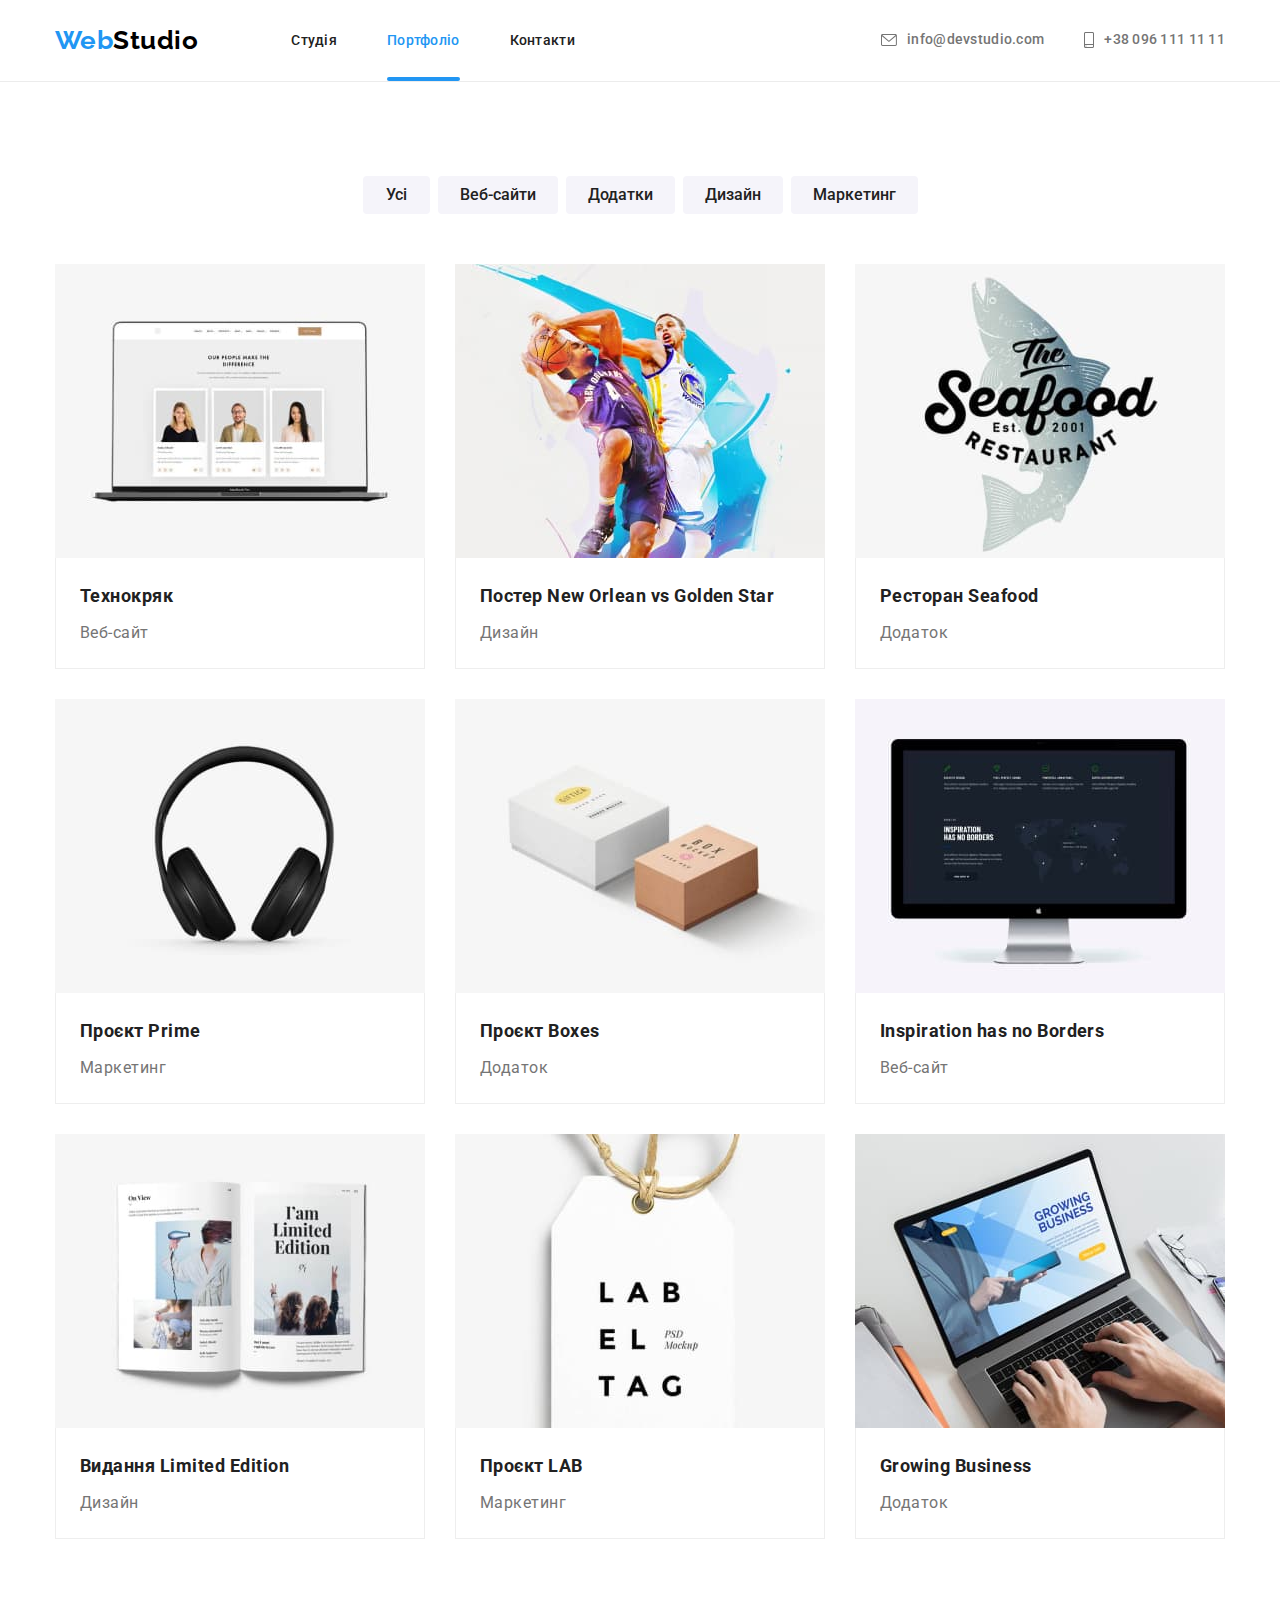
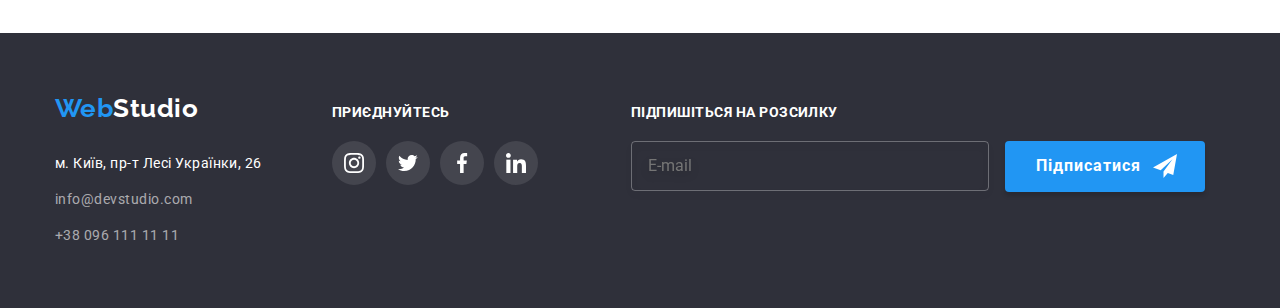
==== commit a1de9cc4: "summary" ====
--- a/portfolio.html
+++ b/portfolio.html
@@ -13,8 +13,7 @@
       rel="stylesheet"
       href="https://cdnjs.cloudflare.com/ajax/libs/modern-normalize/1.1.0/modern-normalize.min.css"
     />
-    <!-- <link rel="stylesheet" href="./CSS/styles.css" /> -->
-    <link rel="stylesheet" href="./CSS/main.min.css">
+    <link rel="stylesheet" href="./css/main.min.css">
   </head>
   <body>
     <!--Шапка сайту-->
--- a/css/main.min.css
+++ b/css/main.min.css
@@ -0,0 +1 @@
+.list{padding:0;margin:0;list-style:none}h1,h2,h3,p{margin-top:0}body{margin:0;font-family:Roboto,system-ui;font-style:normal;font-weight:400;letter-spacing:.03em;color:#757575}img{display:block;max-width:100%;height:auto}a{text-decoration:none;color:inherit}.container{margin-bottom:0;margin-left:auto;margin-right:auto;width:1200px;padding-left:15px;padding-right:15px}.logo-header{margin-right:93px;padding:25px 0;font-family:Raleway,sans-serif;font-weight:700;font-size:26px;line-height:1.19;color:#000}.logo__web{color:#2196f3}.logo__studio{color:#fff}.visually-hidden{position:absolute;white-space:nowrap;width:1px;height:1px;overflow:hidden;border:0;padding:0;clip:rect(0 0 0 0);-webkit-clip-path:inset(50%);clip-path:inset(50%);margin:-1px}.header{border-bottom:1px solid #ececec}.header__container{display:-webkit-box;display:-ms-flexbox;display:flex;margin-top:0;margin-bottom:0}.site-nav{display:-webkit-box;display:-ms-flexbox;display:flex;-webkit-box-align:center;-ms-flex-align:center;align-items:center}.site-nav__list{display:-webkit-box;display:-ms-flexbox;display:flex}.site-nav__item:not(:last-child){margin-right:50px}.site-nav__link{position:relative;padding:32px 0;font-weight:500;font-size:14px;line-height:1.14;letter-spacing:.02em;color:#212121;-webkit-transition:color 250ms cubic-bezier(0.4, 0, 0.2, 1);transition:color 250ms cubic-bezier(0.4, 0, 0.2, 1)}.site-nav__link--current::after{content:"";position:absolute;display:block;width:100%;height:4px;border-radius:2px;bottom:-1px;background-color:#2196f3}.site-nav__link:hover,.site-nav__link:focus{color:#2196f3}.site-nav__link--current{color:#2196f3}.contacts-nav{position:relative;display:-webkit-box;display:-ms-flexbox;display:flex;-webkit-box-align:center;-ms-flex-align:center;align-items:center;margin-left:auto}.contacts-nav__item:not(:last-child){margin-right:40px}.contacts-nav__link{color:#757575;font-weight:500;font-size:14px;line-height:1.14;letter-spacing:.02em;-webkit-transition:color 250ms cubic-bezier(0.4, 0, 0.2, 1);transition:color 250ms cubic-bezier(0.4, 0, 0.2, 1)}.contacts-nav__link:hover,.contacts-nav__link:focus{color:#2196f3}.contacts-nav__link{display:-webkit-inline-box;display:-ms-inline-flexbox;display:inline-flex;-webkit-box-align:center;-ms-flex-align:center;align-items:center;font-weight:500;letter-spacing:.02em;color:#757575;padding-top:32px;padding-bottom:32px;fill:currentColor}.contacts-nav__link:hover,.contacts-nav__link:focus{color:#2196f3}.contacts-nav__svg-envelope{margin-right:10px;width:16px;height:12px}.contacts-nav__svg-smartphone{margin-right:10px;width:10px;height:16px}.hero{padding:200px;max-width:1600px;margin-right:auto;margin-left:auto;background-color:#c4c4c4;text-align:center;background-image:-webkit-gradient(linear, left bottom, left top, from(rgba(47, 48, 58, 0.4)), to(rgba(47, 48, 58, 0.4))),url(../images/hero-bg.jpeg);background-image:linear-gradient(to top, rgba(47, 48, 58, 0.4), rgba(47, 48, 58, 0.4)),url(../images/hero-bg.jpeg);background-repeat:no-repeat;background-position:center;background-size:cover}.hero__title{margin-bottom:30px;margin:auto;max-width:696px;font-weight:900;font-size:44px;line-height:1.36;text-align:center;letter-spacing:.06em;text-transform:uppercase;color:#fff}.hero__btn{margin-top:30px;border-radius:4px;padding:10px 24px;min-width:67px;font-family:Roboto,system-ui;font-weight:700;font-size:16px;line-height:1.88;letter-spacing:.06em;cursor:pointer;-webkit-transition:background-color 250ms cubic-bezier(0.4, 0, 0.2, 1);transition:background-color 250ms cubic-bezier(0.4, 0, 0.2, 1);border:0;border-radius:4px;-webkit-box-shadow:0px 4px 4px rgba(0,0,0,.15);box-shadow:0px 4px 4px rgba(0,0,0,.15);color:#fff;background-color:#2196f3}.hero__btn:hover,.hero__btn:focus{background-color:#188ce8}.modal{position:absolute;top:50%;left:50%;-webkit-transform:translate(-50%, -50%) scale(1);transform:translate(-50%, -50%) scale(1);-webkit-transition:-webkit-transform 250ms cubic-bezier(0.4, 0, 0.2, 1);transition:-webkit-transform 250ms cubic-bezier(0.4, 0, 0.2, 1);transition:transform 250ms cubic-bezier(0.4, 0, 0.2, 1);transition:transform 250ms cubic-bezier(0.4, 0, 0.2, 1), -webkit-transform 250ms cubic-bezier(0.4, 0, 0.2, 1);min-width:528px;min-height:581px;padding:40px;background:#fff}.modal__btn{position:absolute;top:8px;right:8px;width:30px;height:30px;padding:6px;border:1px solid rgba(0,0,0,.1);border-radius:50%;cursor:pointer;background-color:#fff;fill:#000}.modal__btn:hover,.modal__btn:focus{fill:#2196f3}.modal__svg{position:absolute;width:18px;height:18px;top:50%;-webkit-transform:translate(-50%, -50%);transform:translate(-50%, -50%)}.modal__title{display:inline-block;margin-bottom:12px;font-weight:700;font-size:20px;line-height:1.15;text-align:center;letter-spacing:.03em;color:#212121}.backdrop{position:fixed;top:0;left:0;width:100%;height:100%;opacity:1;-webkit-transition:visibility 250ms cubic-bezier(0.4, 0, 0.2, 1),opacity 250ms cubic-bezier(0.4, 0, 0.2, 1);transition:visibility 250ms cubic-bezier(0.4, 0, 0.2, 1),opacity 250ms cubic-bezier(0.4, 0, 0.2, 1);visibility:visible;background-color:rgba(0,0,0,.2)}.backdrop.is-hidden{visibility:hidden;opacity:0;pointer-events:none}.form{display:-webkit-box;display:-ms-flexbox;display:flex;-webkit-box-orient:vertical;-webkit-box-direction:normal;-ms-flex-direction:column;flex-direction:column;-webkit-box-align:start;-ms-flex-align:start;align-items:flex-start}.form__title{margin-bottom:4px;font-size:12px;line-height:1.17;letter-spacing:.01em}.form__input{width:448px;height:40px;padding-left:42px;border:1px solid rgba(33,33,33,.2);border-radius:4px;cursor:pointer}.form__field:focus-within>.form__input,.form__field:focus-within>.form__svg,.form__comment:focus-within>.form__textarea{fill:#2196f3;outline:none;border-color:#2196f3}.form__field{position:relative;display:-webkit-box;display:-ms-flexbox;display:flex;-webkit-box-orient:vertical;-webkit-box-direction:normal;-ms-flex-direction:column;flex-direction:column;-webkit-box-align:start;-ms-flex-align:start;align-items:flex-start;margin-bottom:10px}.form__svg{position:absolute;top:50%;left:15px;width:18px;height:18px}.form__comment{display:-webkit-box;display:-ms-flexbox;display:flex;-webkit-box-orient:vertical;-webkit-box-direction:normal;-ms-flex-direction:column;flex-direction:column;-webkit-box-align:start;-ms-flex-align:start;align-items:flex-start;margin-bottom:20px}.form__textarea{resize:none;width:448px;height:120px;padding:12px 16px;border:1px solid rgba(33,33,33,.2);border-radius:4px}.form__textarea::-webkit-input-placeholder{font-size:12px;line-height:1.17;letter-spacing:.01em;color:rgba(117,117,117,.5)}.form__textarea::-moz-placeholder{font-size:12px;line-height:1.17;letter-spacing:.01em;color:rgba(117,117,117,.5)}.form__textarea:-ms-input-placeholder{font-size:12px;line-height:1.17;letter-spacing:.01em;color:rgba(117,117,117,.5)}.form__textarea::-ms-input-placeholder{font-size:12px;line-height:1.17;letter-spacing:.01em;color:rgba(117,117,117,.5)}.form__textarea::placeholder{font-size:12px;line-height:1.17;letter-spacing:.01em;color:rgba(117,117,117,.5)}.form__btn{padding:10px 52px;min-width:200px;min-height:50px;margin-left:auto;margin-right:auto;-webkit-box-pack:center;-ms-flex-pack:center;justify-content:center;-webkit-box-align:center;-ms-flex-align:center;align-items:center;font-weight:700;font-size:16px;line-height:1.88;letter-spacing:.06em;cursor:pointer;-webkit-transition:background-color 250ms cubic-bezier(0.4, 0, 0.2, 1);transition:background-color 250ms cubic-bezier(0.4, 0, 0.2, 1);border:0;border-radius:4px;-webkit-box-shadow:0px 4px 4px rgba(0,0,0,.15);box-shadow:0px 4px 4px rgba(0,0,0,.15);color:#fff;background-color:#2196f3}.form__btn:hover,.form__btn:focus{background-color:#188ce8}.checkbox{display:-webkit-box;display:-ms-flexbox;display:flex;-webkit-box-pack:center;-ms-flex-pack:center;justify-content:center;-webkit-box-align:center;-ms-flex-align:center;align-items:center;margin-left:auto;margin-right:auto;margin-bottom:30px}.checkbox__text{display:-webkit-box;display:-ms-flexbox;display:flex;-webkit-box-pack:center;-ms-flex-pack:center;justify-content:center;-webkit-box-align:center;-ms-flex-align:center;align-items:center;font-size:14px;line-height:1.71}.checkbox__link{text-decoration:underline;cursor:pointer;color:#2196f3}.checkbox__input{position:absolute;white-space:nowrap;width:1px;height:1px;overflow:hidden;border:0;padding:0;clip:rect(0 0 0 0);-webkit-clip-path:inset(50%);clip-path:inset(50%);margin:-1px;cursor:pointer}.checkbox__svg{width:16px;height:15px;margin-right:8.38px;border:2px solid #212121;border-radius:4px;fill:#fff;-webkit-transition:background-color 250ms cubic-bezier(0.4, 0, 0.2, 1);transition:background-color 250ms cubic-bezier(0.4, 0, 0.2, 1)}.checkbox__input:checked+.checkbox__svg{background-color:#2196f3;border-color:#2196f3}.features{padding:94px 0px}.features .features__list{display:-webkit-box;display:-ms-flexbox;display:flex}.features__item:not(:last-child){margin-right:30px}.features__item{width:270px;margin-left:0}.features__title{margin-bottom:10px;color:#212121;font-weight:700;font-size:14px;line-height:1.14;text-transform:uppercase}.features__descr{margin-bottom:0;font-size:14px;line-height:1.71}.features__box::before{content:"";display:block;width:270px;height:120px;margin-bottom:30px;background-color:#f5f4fa;border-radius:4px;background-repeat:no-repeat;background-position:center}.features__icon-antenna::before{background-image:url(../images/antenna.svg)}.features__icon-clock::before{background-image:url(../images/clock.svg)}.features__icon-diagram::before{background-image:url(../images/diagram.svg)}.features__icon-astronaut::before{background-image:url(../images/astronaut.svg)}.actions{padding-bottom:94px}.actions__list{display:-webkit-box;display:-ms-flexbox;display:flex}.actions__item:not(:last-child){margin-right:30px}.actions__item{position:relative}.actions__descr{position:absolute;bottom:0px;left:0;display:-webkit-box;display:-ms-flexbox;display:flex;margin:0;width:100%;height:70px;font-weight:700;font-size:14px;line-height:1.14;text-transform:uppercase;-webkit-box-pack:center;-ms-flex-pack:center;justify-content:center;-webkit-box-align:center;-ms-flex-align:center;align-items:center;color:#fff;background-color:rgba(47,48,58,.8)}.section-title{margin-bottom:50px;color:#212121;font-weight:700;font-size:36px;line-height:1.17;text-align:center}.team{padding:94px 0;background-color:#f5f4fa}.team__container{margin-bottom:0}.team__list{display:-webkit-box;display:-ms-flexbox;display:flex}.team__text{padding:30px 0}.team__title{margin-bottom:10px;color:#212121;font-weight:500;font-size:16px;line-height:1.19;text-align:center}.team__position{margin-top:0;margin-bottom:0;font-size:16px;line-height:1.19;text-align:center}.team__item{background-color:#fff;-webkit-box-shadow:0px 1px 3px rgba(0,0,0,.12),0px 1px 1px rgba(0,0,0,.14),0px 2px 1px rgba(0,0,0,.2);box-shadow:0px 1px 3px rgba(0,0,0,.12),0px 1px 1px rgba(0,0,0,.14),0px 2px 1px rgba(0,0,0,.2);border-radius:0px 0px 4px 4px}.team__item:not(:last-child){margin-right:30px}.social{display:-webkit-box;display:-ms-flexbox;display:flex;padding:0px;-webkit-box-align:center;-ms-flex-align:center;align-items:center;-webkit-box-pack:center;-ms-flex-pack:center;justify-content:center;gap:10px;margin-top:16px}.social__item{border-radius:50%;border-color:#2196f3}.social__link{padding:0px;margin:0px;display:-webkit-box;display:-ms-flexbox;display:flex;-webkit-box-align:center;-ms-flex-align:center;align-items:center;-webkit-box-pack:center;-ms-flex-pack:center;justify-content:center;width:44px;height:44px;border-radius:50%;-webkit-transition:fill 250ms cubic-bezier(0.4, 0, 0.2, 1),background-color 250ms cubic-bezier(0.4, 0, 0.2, 1);transition:fill 250ms cubic-bezier(0.4, 0, 0.2, 1),background-color 250ms cubic-bezier(0.4, 0, 0.2, 1);fill:#afb1b8}.social__link:hover,.social__link:focus{fill:#fff;background-color:#2196f3}.portfolio{padding:94px 0px 94px}.portfolio__list{display:-webkit-box;display:-ms-flexbox;display:flex;margin-bottom:50px;-webkit-box-pack:center;-ms-flex-pack:center;justify-content:center}.portfolio__item:not(:last-child){margin-right:8px}.portfolio__btn{color:#212121;background-color:#f5f4fa;font-family:Roboto,system-ui;font-weight:500;font-size:16px;line-height:1.62;cursor:pointer;-webkit-transition:color 250ms cubic-bezier(0.4, 0, 0.2, 1),background-color 250ms cubic-bezier(0.4, 0, 0.2, 1),-webkit-box-shadow 250ms cubic-bezier(0.4, 0, 0.2, 1);transition:color 250ms cubic-bezier(0.4, 0, 0.2, 1),background-color 250ms cubic-bezier(0.4, 0, 0.2, 1),-webkit-box-shadow 250ms cubic-bezier(0.4, 0, 0.2, 1);transition:color 250ms cubic-bezier(0.4, 0, 0.2, 1),background-color 250ms cubic-bezier(0.4, 0, 0.2, 1),box-shadow 250ms cubic-bezier(0.4, 0, 0.2, 1);transition:color 250ms cubic-bezier(0.4, 0, 0.2, 1),background-color 250ms cubic-bezier(0.4, 0, 0.2, 1),box-shadow 250ms cubic-bezier(0.4, 0, 0.2, 1),-webkit-box-shadow 250ms cubic-bezier(0.4, 0, 0.2, 1);border-radius:4px;border:0px;padding:6px 22px;min-width:67px}.portfolio__btn:hover,.portfolio__btn:focus{color:#fff;background-color:#2196f3;-webkit-box-shadow:0px 3px 1px rgba(0,0,0,.1),0px 1px 2px rgba(0,0,0,.08),0px 2px 2px rgba(0,0,0,.12);box-shadow:0px 3px 1px rgba(0,0,0,.1),0px 1px 2px rgba(0,0,0,.08),0px 2px 2px rgba(0,0,0,.12)}.card{-ms-flex-wrap:wrap;flex-wrap:wrap;display:-webkit-box;display:-ms-flexbox;display:flex}.card__item:nth-last-child(-n+3){margin-bottom:0}.card__item:nth-child(3n+3){margin-right:0}.card__item{-ms-flex-preferred-size:calc((100% - 60px)/3);flex-basis:calc((100% - 60px)/3);margin-right:30px;margin-bottom:30px}.card__link:hover,.card__link:focus{-webkit-box-shadow:0px 1px 1px rgba(0,0,0,.12),0px 4px 4px rgba(0,0,0,.06),1px 4px 6px rgba(0,0,0,.16);box-shadow:0px 1px 1px rgba(0,0,0,.12),0px 4px 4px rgba(0,0,0,.06),1px 4px 6px rgba(0,0,0,.16)}.card__link{display:block;-ms-flex-wrap:wrap;flex-wrap:wrap;-webkit-transition:-webkit-box-shadow 250ms cubic-bezier(0.4, 0, 0.2, 1);transition:-webkit-box-shadow 250ms cubic-bezier(0.4, 0, 0.2, 1);transition:box-shadow 250ms cubic-bezier(0.4, 0, 0.2, 1);transition:box-shadow 250ms cubic-bezier(0.4, 0, 0.2, 1), -webkit-box-shadow 250ms cubic-bezier(0.4, 0, 0.2, 1)}.card__text{padding:20px 24px;border-left:1px solid #eee;border-bottom:1px solid #eee;border-right:1px solid #eee}.card__title{margin-bottom:4px;color:#212121;font-weight:700;font-size:18px;line-height:2}.card__descr{margin:0;font-size:16px;line-height:1.88;color:#757575}.card__overlay::before{display:inline-block;position:absolute;content:"";width:100%;height:100%;top:100%;opacity:0}.card__link:hover .card__overlay-text{opacity:1;-webkit-transform:translateY(0%);transform:translateY(0%)}.card__overlay{position:relative;opacity:1;overflow:hidden}.card__img{display:block;width:100%}.card__overlay-text{position:absolute;top:0;left:0;width:100%;height:100%;-webkit-transform:translateY(100%);transform:translateY(100%);-webkit-transition:250ms cubic-bezier(0.4, 0, 0.2, 1);transition:250ms cubic-bezier(0.4, 0, 0.2, 1);padding:63px 24px;font-weight:400;font-size:18px;line-height:1.56;opacity:0;margin:0;letter-spacing:.03em;color:#fff;background-color:rgba(33,150,243,.9)}.clients{padding:94px 0px}.clients__list{display:-webkit-box;display:-ms-flexbox;display:flex;padding:0px;margin:0px}.clients__item:not(:last-child){margin-right:30px}.clients__item{width:170px;list-style-type:none;-ms-flex-preferred-size:calc((100% - 150px)/6);flex-basis:calc((100% - 150px)/6)}.clients__icon{display:-webkit-box;display:-ms-flexbox;display:flex;height:92px;-webkit-box-pack:center;-ms-flex-pack:center;justify-content:center;-webkit-box-align:center;-ms-flex-align:center;align-items:center;fill:#afb1b8;-webkit-transition:fill 250ms cubic-bezier(0.4, 0, 0.2, 1),border 250ms cubic-bezier(0.4, 0, 0.2, 1);transition:fill 250ms cubic-bezier(0.4, 0, 0.2, 1),border 250ms cubic-bezier(0.4, 0, 0.2, 1);border:1px solid #afb1b8;border-radius:4px}.clients__icon:hover,.clients__icon:focus{fill:#2196f3;border:1px solid #2196f3}.clients__svg{-webkit-box-pack:center;-ms-flex-pack:center;justify-content:center;margin:0px}.footer{padding-top:60px;padding-bottom:60px;background-color:#2f303a}.footer__container{display:-webkit-box;display:-ms-flexbox;display:flex;-webkit-box-align:baseline;-ms-flex-align:baseline;align-items:baseline}.footer__logo{margin-bottom:28px;font-family:Raleway,sans-serif;font-weight:700;font-size:26px;line-height:1.19;color:#000}.footer__address{display:-webkit-box;display:-ms-flexbox;display:flex;-webkit-box-orient:vertical;-webkit-box-direction:normal;-ms-flex-direction:column;flex-direction:column}.address__list{display:-webkit-box;display:-ms-flexbox;display:flex;-webkit-box-orient:vertical;-webkit-box-direction:normal;-ms-flex-direction:column;flex-direction:column}.address__item:not(:last-child){margin-bottom:12px}.address__link-map{color:#fff;font-style:normal;font-size:14px;line-height:1.71}.address__link-contacts{color:rgba(255,255,255,.6);font-style:normal;font-size:14px;line-height:1.71;-webkit-transition:color 250ms cubic-bezier(0.4, 0, 0.2, 1);transition:color 250ms cubic-bezier(0.4, 0, 0.2, 1)}.address__link-contacts:hover,.address__link-contacts:focus{color:#2196f3}.footer-social{display:-webkit-box;display:-ms-flexbox;display:flex;margin-left:70px;-webkit-box-align:baseline;-ms-flex-align:baseline;align-items:baseline;-webkit-box-orient:vertical;-webkit-box-direction:normal;-ms-flex-direction:column;flex-direction:column;width:206px;height:80px}.footer-social__title{margin:0px;margin-bottom:20px;font-weight:700;font-size:14px;line-height:1.14;text-transform:uppercase;color:#fff}.footer-social__list{gap:10px;display:-webkit-box;display:-ms-flexbox;display:flex;margin:0px;padding:0px;-webkit-box-align:center;-ms-flex-align:center;align-items:center;-webkit-box-pack:center;-ms-flex-pack:center;justify-content:center}.footer-social__item{display:-webkit-box;display:-ms-flexbox;display:flex;border-radius:50%;border-color:#2196f3;-ms-flex-preferred-size:calc((100% - 30px)/4);flex-basis:calc((100% - 30px)/4)}.footer-social__link{margin:0px;padding:0px;display:-webkit-box;display:-ms-flexbox;display:flex;-webkit-box-align:center;-ms-flex-align:center;align-items:center;-webkit-box-pack:center;-ms-flex-pack:center;justify-content:center;width:44px;height:44px;border-radius:50%;-webkit-transition:background-color 250ms cubic-bezier(0.4, 0, 0.2, 1);transition:background-color 250ms cubic-bezier(0.4, 0, 0.2, 1);fill:#fff;background-color:rgba(255,255,255,.1)}.footer-social__link:hover,.footer-social__link:focus{background-color:#2196f3}.subscription{display:-webkit-box;display:-ms-flexbox;display:flex;margin-left:93px;-webkit-box-align:baseline;-ms-flex-align:baseline;align-items:baseline;-webkit-box-orient:vertical;-webkit-box-direction:normal;-ms-flex-direction:column;flex-direction:column;min-width:570px;min-height:86px}.subscription__btn{position:relative;padding:10px 62px 10px 28px;min-width:200px;min-height:50px;margin-left:12px;font-weight:700;font-size:16px;line-height:1.88;letter-spacing:.06em;cursor:pointer;-webkit-transition:background-color 250ms cubic-bezier(0.4, 0, 0.2, 1);transition:background-color 250ms cubic-bezier(0.4, 0, 0.2, 1);border:0;border-radius:4px;-webkit-box-shadow:0px 4px 4px rgba(0,0,0,.15);box-shadow:0px 4px 4px rgba(0,0,0,.15);color:#fff;background-color:#2196f3}.subscription__btn:hover,.subscription__btn:focus{background-color:#188ce8}.subscription__svg{position:absolute;top:25%;right:28px;width:24px;height:24px;fill:#fff}.subscription__input{width:358px;height:50px;padding:0;padding-left:16px;font-size:16px;line-height:1.25;-webkit-box-align:center;-ms-flex-align:center;align-items:center;border:1px solid rgba(255,255,255,.3);-webkit-filter:drop-shadow(0px 4px 4px rgba(0, 0, 0, 0.15));filter:drop-shadow(0px 4px 4px rgba(0, 0, 0, 0.15));border-radius:4px;color:rgba(255,255,255,.6);background-color:rgba(0,0,0,0)}/*# sourceMappingURL=main.min.css.map */